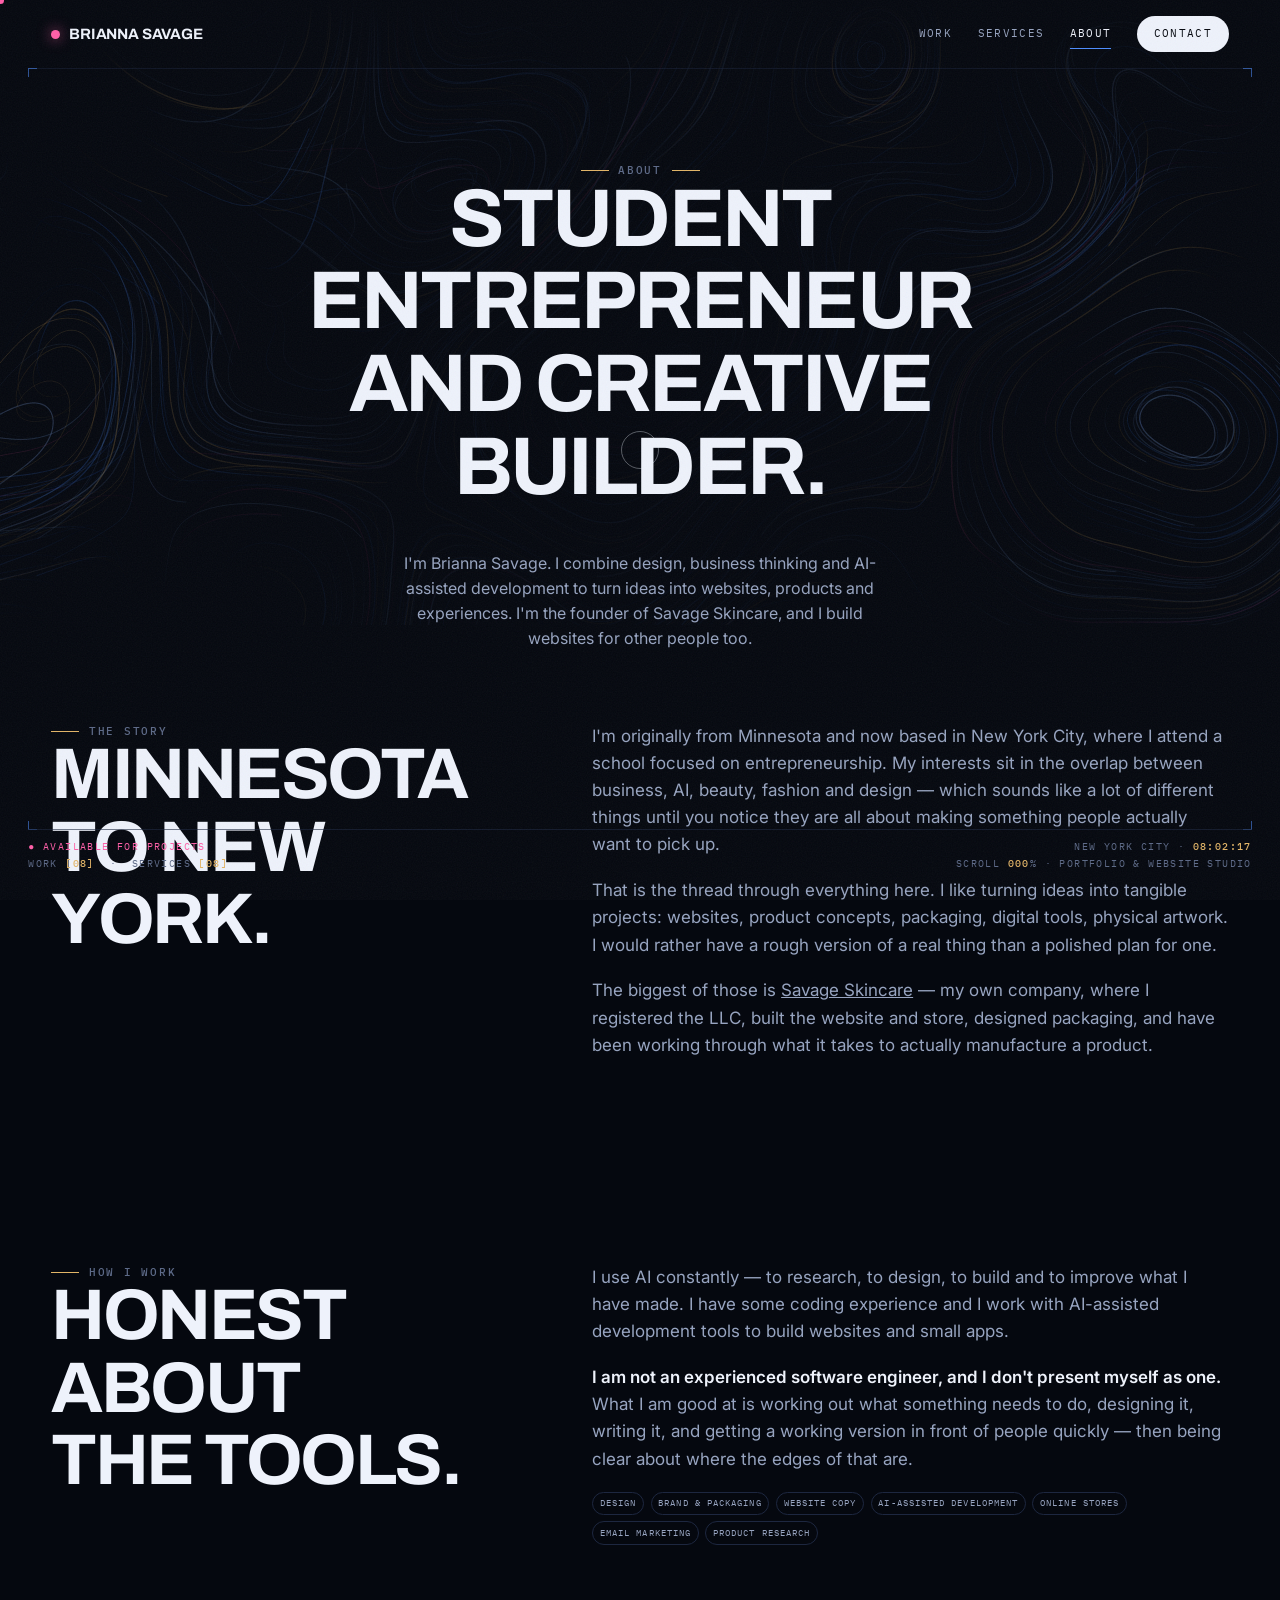
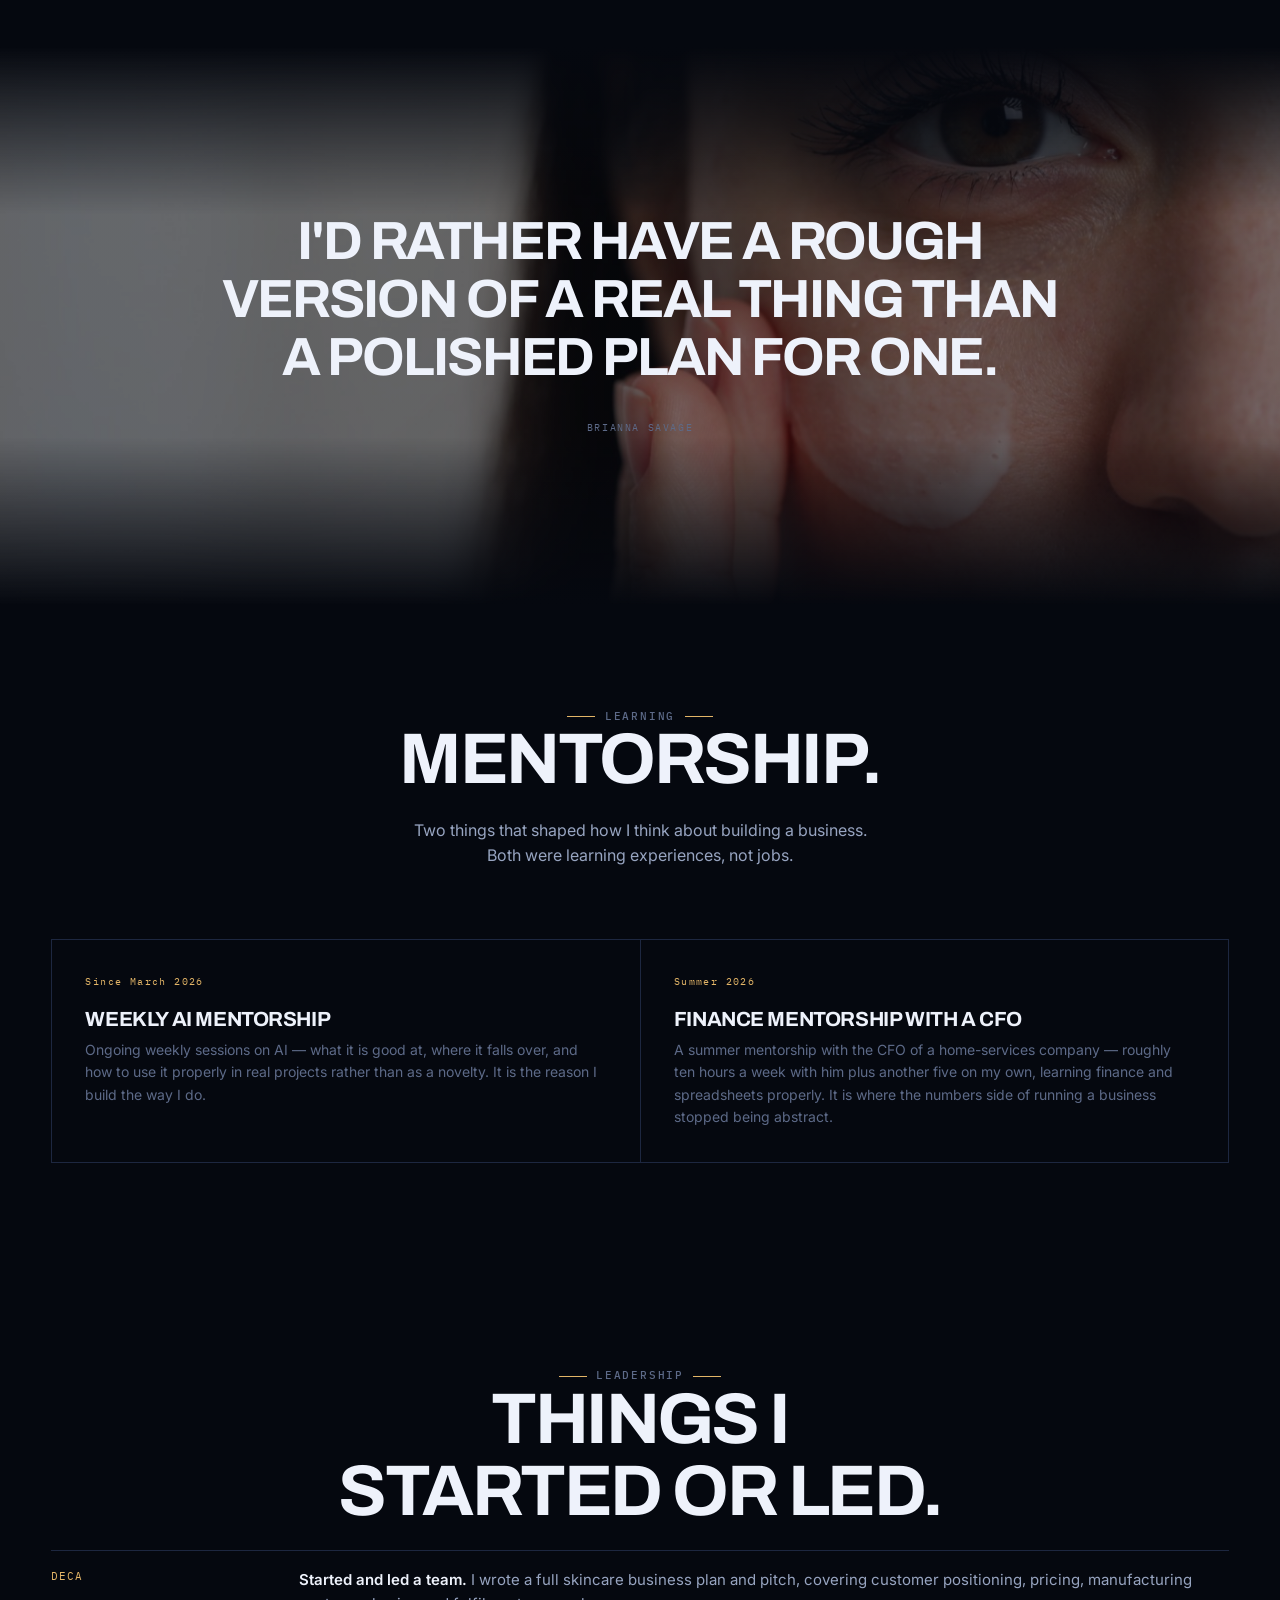
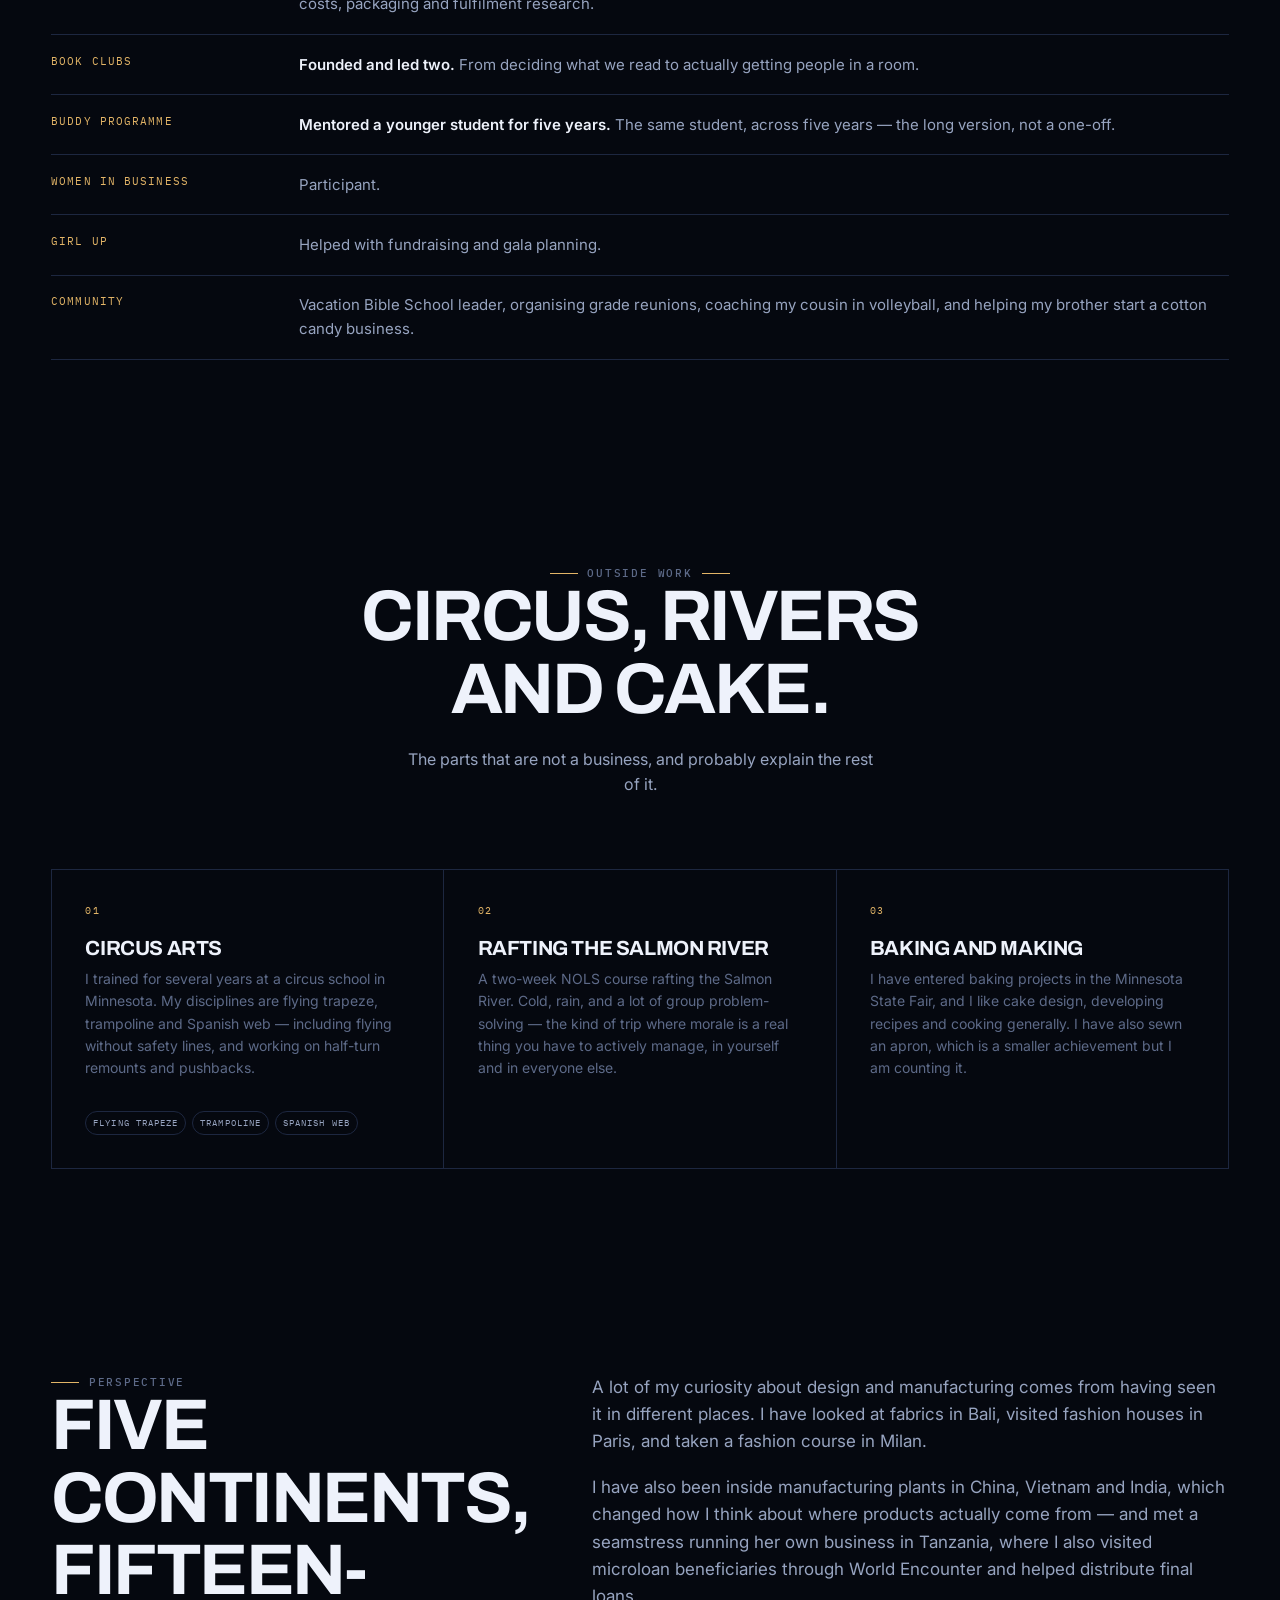
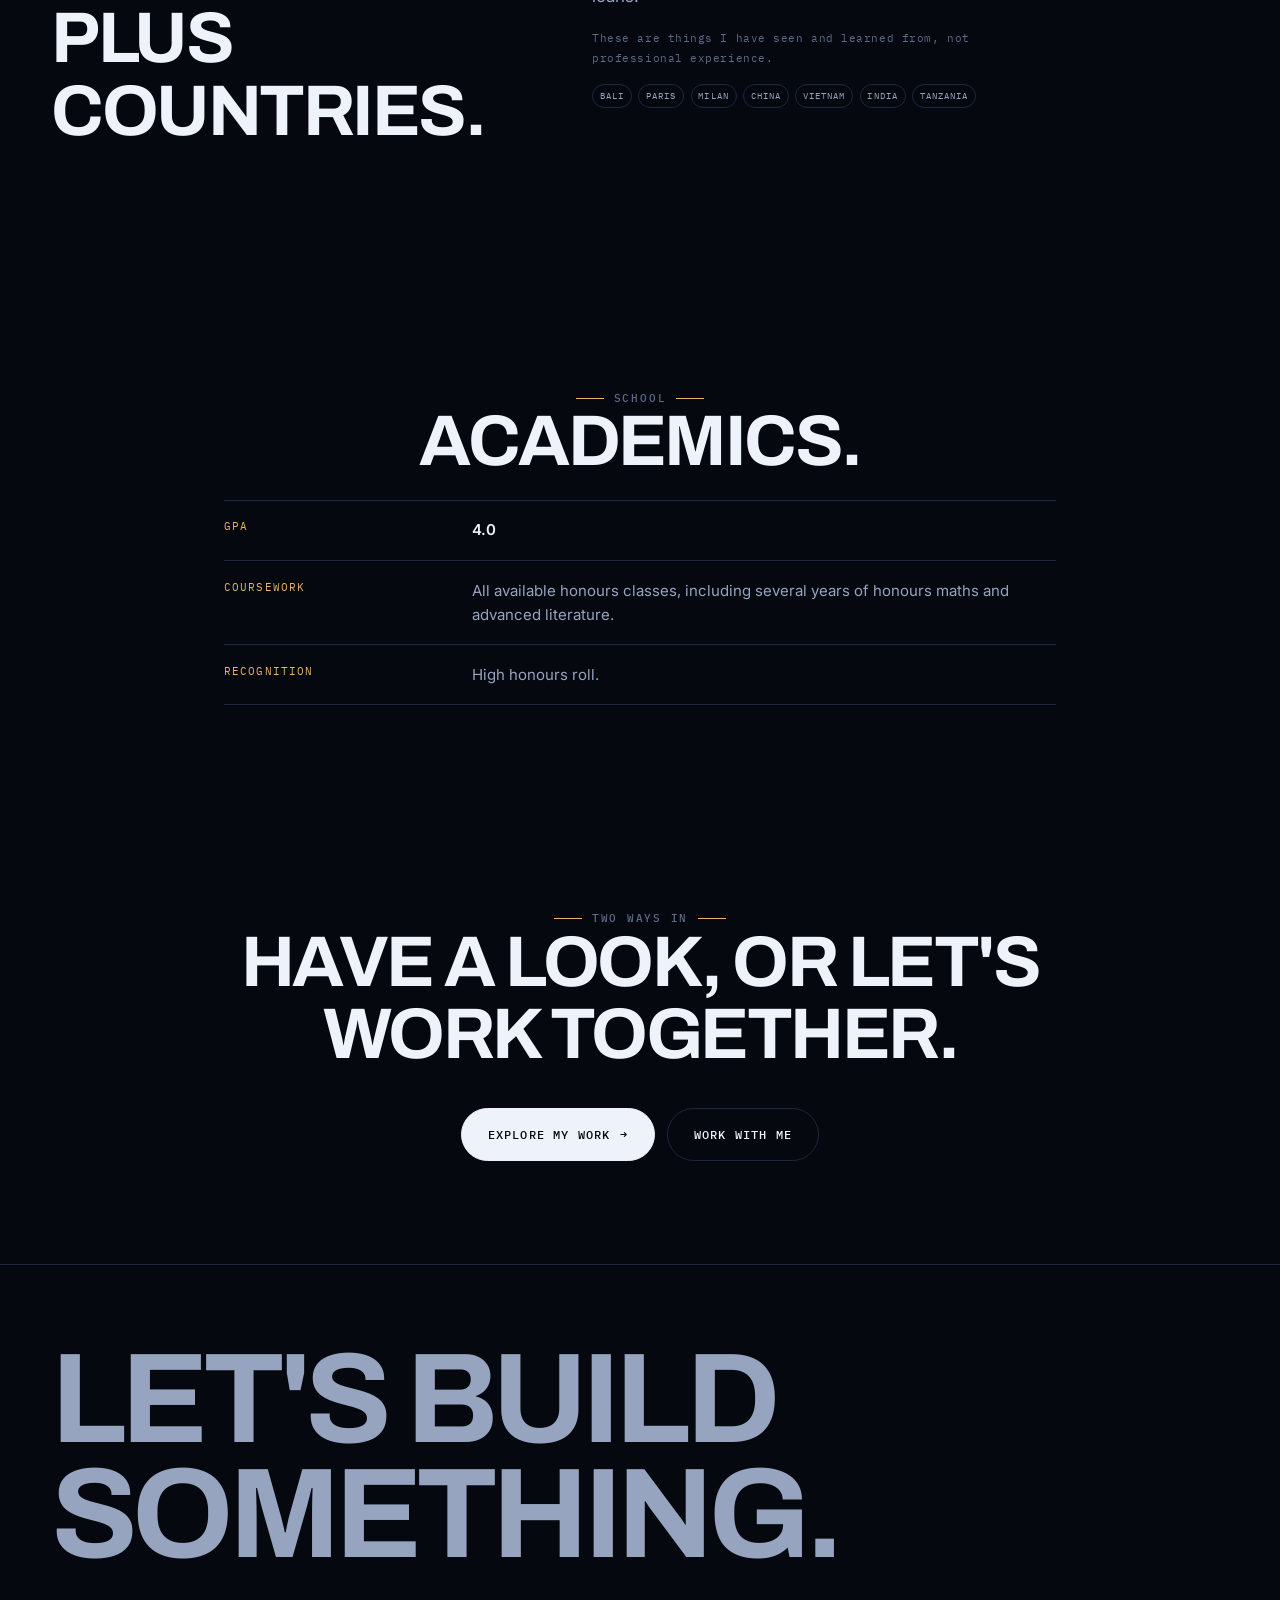
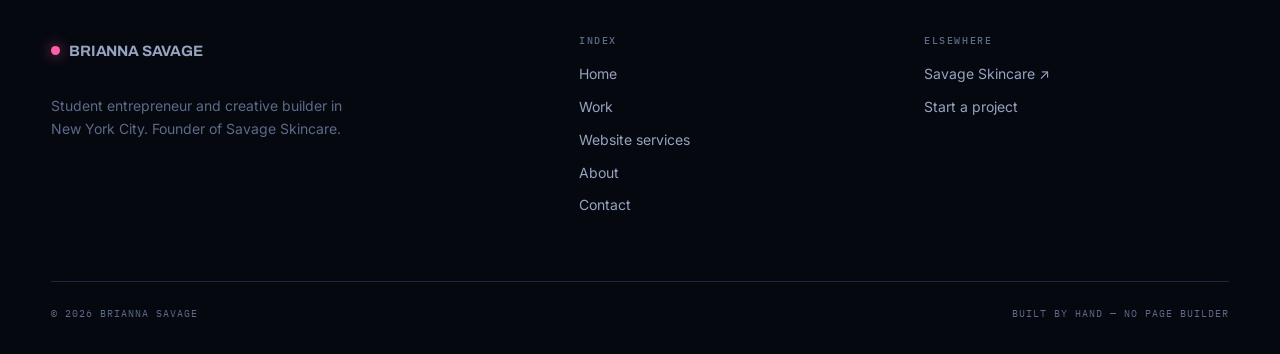
==== about/index.html @ d88c54fd "Portfolio site Co-Authored-By: Claude Opus 5 <noreply@anthropic.com>" ====
<!doctype html>
<html lang="en">
<head>
<meta charset="utf-8">
<meta name="viewport" content="width=device-width, initial-scale=1">
<title>About — Brianna Savage</title>
<meta name="description" content="Brianna Savage is a student entrepreneur and creative builder in New York City, founder of Savage Skincare, combining design, business thinking and AI-assisted development.">
<meta property="og:title" content="About — Brianna Savage">
<meta property="og:description" content="Brianna Savage is a student entrepreneur and creative builder in New York City, founder of Savage Skincare, combining design, business thinking and AI-assisted development.">
<meta property="og:type" content="website">
<link rel="canonical" href="https://briannasavage.nyc/about/">
<meta name="theme-color" content="#05080f">
<link rel="preconnect" href="https://fonts.googleapis.com">
<link rel="preconnect" href="https://fonts.gstatic.com" crossorigin>
<link href="https://fonts.googleapis.com/css2?family=Archivo:wght@400;500;600;700;800&family=Inter:wght@400;500;600&family=IBM+Plex+Mono:wght@400;500&family=Instrument+Serif:ital@0;1&display=swap" rel="stylesheet">
<link rel="stylesheet" href="/assets/css/site.css">
</head>
<body>
<a class="skip" href="#main">Skip to content</a>

<div class="loader" aria-hidden="true">
  <div class="loader__n" data-count>00</div>
  <div class="loader__bar" data-count-bar></div>
</div>

<div class="scroll-bar" aria-hidden="true"></div>
<div class="frame" aria-hidden="true"><span></span><span></span><span></span><span></span></div>

<div class="hud" aria-hidden="true">
  <div class="hud__bl">
    <span class="hud__live">&#9679; Available for projects</span>
    <span class="hud__k">Work <b>[08]</b> &nbsp;&middot;&nbsp; Services <b>[08]</b></span>
  </div>
  <div class="hud__br">
    <span class="hud__k">New York City &middot; <b data-clock>--:--:--</b></span>
    <span class="hud__k">Scroll <b data-progress>000</b>% &middot; Portfolio &amp; website studio</span>
  </div>
</div>

<header class="site-head">
  <div class="wrap site-head__inner">
    <a class="brand" href="/"><span class="brand__mark"></span> Brianna Savage</a>
    <nav class="nav" aria-label="Main">
      <a href="/work/">Work</a>
      <a href="/websites/">Services</a>
      <a href="/about/">About</a>
      <a class="nav__cta" href="/contact/">Contact</a>
    </nav>
  </div>
</header>

<main id="main">

  <section class="page-head">
    <div class="page-head__art" data-flowfield aria-hidden="true"></div>
    <div class="wrap">
      <div class="section__head center">
        <p class="label label-row">About</p>
        <h1 data-split>Student entrepreneur and creative builder.</h1>
        <p class="lead">
          I'm Brianna Savage. I combine design, business thinking and AI-assisted
          development to turn ideas into websites, products and experiences. I'm
          the founder of Savage Skincare, and I build websites for other people
          too.
        </p>
      </div>
    </div>
  </section>

  <section class="section">
    <div class="wrap">
      <div class="cols cols--aside">
        <div>
          <p class="label label-row">The story</p>
          <h2 data-split>Minnesota to New York.</h2>
        </div>
        <div class="reveal">
          <p>
            I'm originally from Minnesota and now based in New York City, where I
            attend a school focused on entrepreneurship. My interests sit in the
            overlap between business, AI, beauty, fashion and design &mdash; which
            sounds like a lot of different things until you notice they are all
            about making something people actually want to pick up.
          </p>
          <p>
            That is the thread through everything here. I like turning ideas into
            tangible projects: websites, product concepts, packaging, digital
            tools, physical artwork. I would rather have a rough version of a real
            thing than a polished plan for one.
          </p>
          <p>
            The biggest of those is <a href="/work/savage-skincare/">Savage
            Skincare</a> &mdash; my own company, where I registered the LLC, built
            the website and store, designed packaging, and have been working
            through what it takes to actually manufacture a product.
          </p>
        </div>
      </div>
    </div>
  </section>

  <section class="section">
    <div class="wrap">
      <div class="cols cols--aside">
        <div>
          <p class="label label-row">How I work</p>
          <h2 data-split>Honest about the tools.</h2>
        </div>
        <div class="reveal">
          <p>
            I use AI constantly &mdash; to research, to design, to build and to
            improve what I have made. I have some coding experience and I work
            with AI-assisted development tools to build websites and small apps.
          </p>
          <p>
            <strong>I am not an experienced software engineer, and I don't present
            myself as one.</strong> What I am good at is working out what something
            needs to do, designing it, writing it, and getting a working version in
            front of people quickly &mdash; then being clear about where the edges
            of that are.
          </p>
          <div class="chips">
            <span class="chip">Design</span><span class="chip">Brand &amp; packaging</span>
            <span class="chip">Website copy</span><span class="chip">AI-assisted development</span>
            <span class="chip">Online stores</span><span class="chip">Email marketing</span>
            <span class="chip">Product research</span>
          </div>
        </div>
      </div>
    </div>
  </section>

  <section class="bleed">
    <img class="bleed__img" src="/assets/img/atmosphere.jpg" alt="" aria-hidden="true" loading="lazy" data-parallax>
    <div class="wrap">
      <div class="pullquote">
        <blockquote data-split>I'd rather have a rough version of a real thing than a polished plan for one.</blockquote>
        <cite>Brianna Savage</cite>
      </div>
    </div>
  </section>

  <section class="section">
    <div class="wrap">
      <div class="section__head center">
        <p class="label label-row">Learning</p>
        <h2 data-split>Mentorship.</h2>
        <p class="lead">Two things that shaped how I think about building a business. Both were learning experiences, not jobs.</p>
      </div>
      <div class="cards cards--2 mt-xl">
        <article class="card">
          <p class="card__n">Since March 2026</p>
          <h3>Weekly AI mentorship</h3>
          <p>
            Ongoing weekly sessions on AI &mdash; what it is good at, where it
            falls over, and how to use it properly in real projects rather than as
            a novelty. It is the reason I build the way I do.
          </p>
        </article>
        <article class="card">
          <p class="card__n">Summer 2026</p>
          <h3>Finance mentorship with a CFO</h3>
          <p>
            A summer mentorship with the CFO of a home-services company &mdash;
            roughly ten hours a week with him plus another five on my own,
            learning finance and spreadsheets properly. It is where the numbers
            side of running a business stopped being abstract.
          </p>
        </article>
      </div>
    </div>
  </section>

  <section class="section">
    <div class="wrap">
      <div class="section__head center">
        <p class="label label-row">Leadership</p>
        <h2 data-split>Things I started or led.</h2>
      </div>
      <ul class="facts mt-xl">
        <li>
          <span class="f-k">DECA</span>
          <span class="f-v"><strong>Started and led a team.</strong> I wrote a full skincare business plan and pitch, covering customer positioning, pricing, manufacturing costs, packaging and fulfilment research.</span>
        </li>
        <li>
          <span class="f-k">Book clubs</span>
          <span class="f-v"><strong>Founded and led two.</strong> From deciding what we read to actually getting people in a room.</span>
        </li>
        <li>
          <span class="f-k">Buddy programme</span>
          <span class="f-v"><strong>Mentored a younger student for five years.</strong> The same student, across five years &mdash; the long version, not a one-off.</span>
        </li>
        <li>
          <span class="f-k">Women in Business</span>
          <span class="f-v">Participant.</span>
        </li>
        <li>
          <span class="f-k">Girl Up</span>
          <span class="f-v">Helped with fundraising and gala planning.</span>
        </li>
        <li>
          <span class="f-k">Community</span>
          <span class="f-v">Vacation Bible School leader, organising grade reunions, coaching my cousin in volleyball, and helping my brother start a cotton candy business.</span>
        </li>
      </ul>
    </div>
  </section>

  <section class="section">
    <div class="wrap">
      <div class="section__head center">
        <p class="label label-row">Outside work</p>
        <h2 data-split>Circus, rivers and cake.</h2>
        <p class="lead">The parts that are not a business, and probably explain the rest of it.</p>
      </div>
      <div class="cards cards--3 mt-xl">
        <article class="card">
          <p class="card__n">01</p>
          <h3>Circus arts</h3>
          <p>
            I trained for several years at a circus school in Minnesota. My
            disciplines are flying trapeze, trampoline and Spanish web &mdash;
            including flying without safety lines, and working on half-turn
            remounts and pushbacks.
          </p>
          <div class="chips">
            <span class="chip">Flying trapeze</span><span class="chip">Trampoline</span><span class="chip">Spanish web</span>
          </div>
        </article>
        <article class="card">
          <p class="card__n">02</p>
          <h3>Rafting the Salmon River</h3>
          <p>
            A two-week NOLS course rafting the Salmon River. Cold, rain, and a lot
            of group problem-solving &mdash; the kind of trip where morale is a
            real thing you have to actively manage, in yourself and in everyone
            else.
          </p>
        </article>
        <article class="card">
          <p class="card__n">03</p>
          <h3>Baking and making</h3>
          <p>
            I have entered baking projects in the Minnesota State Fair, and I like
            cake design, developing recipes and cooking generally. I have also
            sewn an apron, which is a smaller achievement but I am counting it.
          </p>
        </article>
      </div>
    </div>
  </section>

  <section class="section">
    <div class="wrap">
      <div class="cols cols--aside">
        <div>
          <p class="label label-row">Perspective</p>
          <h2 data-split>Five continents, fifteen-plus countries.</h2>
        </div>
        <div class="reveal">
          <p>
            A lot of my curiosity about design and manufacturing comes from having
            seen it in different places. I have looked at fabrics in Bali, visited
            fashion houses in Paris, and taken a fashion course in Milan.
          </p>
          <p>
            I have also been inside manufacturing plants in China, Vietnam and
            India, which changed how I think about where products actually come
            from &mdash; and met a seamstress running her own business in Tanzania,
            where I also visited microloan beneficiaries through World Encounter
            and helped distribute final loans.
          </p>
          <p class="fine">
            These are things I have seen and learned from, not professional
            experience.
          </p>
          <div class="chips">
            <span class="chip">Bali</span><span class="chip">Paris</span><span class="chip">Milan</span>
            <span class="chip">China</span><span class="chip">Vietnam</span><span class="chip">India</span>
            <span class="chip">Tanzania</span>
          </div>
        </div>
      </div>
    </div>
  </section>

  <section class="section">
    <div class="wrap">
      <div class="section__head center">
        <p class="label label-row">School</p>
        <h2 data-split>Academics.</h2>
      </div>
      <ul class="facts mt-l" style="max-width:52rem;margin-inline:auto">
        <li><span class="f-k">GPA</span><span class="f-v"><strong>4.0</strong></span></li>
        <li><span class="f-k">Coursework</span><span class="f-v">All available honours classes, including several years of honours maths and advanced literature.</span></li>
        <li><span class="f-k">Recognition</span><span class="f-v">High honours roll.</span></li>
      </ul>
    </div>
  </section>

  <section class="section center">
    <div class="wrap">
      <div class="section__head">
        <p class="label label-row">Two ways in</p>
        <h2 data-split>Have a look, or let's work together.</h2>
        <div class="btn-row btn-row--center">
          <a class="btn" href="/work/" data-cursor="Look">Explore my work <span class="btn__arrow" aria-hidden="true">&rarr;</span></a>
          <a class="btn btn--ghost" href="/websites/" data-cursor="Services">Work with me</a>
        </div>
      </div>
    </div>
  </section>
</main>

<footer class="site-foot">
  <div class="wrap">
    <p class="site-foot__big"><a href="/contact/">Let's build<br>something.</a></p>
    <div class="site-foot__grid">
      <div>
        <a class="brand" href="/"><span class="brand__mark"></span> Brianna Savage</a>
        <p class="foot-blurb mt-m">
          Student entrepreneur and creative builder in New York City.
          Founder of Savage Skincare.
        </p>
      </div>
      <div>
        <h4>Index</h4>
        <ul>
          <li><a href="/">Home</a></li>
          <li><a href="/work/">Work</a></li>
          <li><a href="/websites/">Website services</a></li>
          <li><a href="/about/">About</a></li>
          <li><a href="/contact/">Contact</a></li>
        </ul>
      </div>
      <div>
        <h4>Elsewhere</h4>
        <ul>
          <li><a href="https://savageskincare.com" rel="noopener">Savage Skincare &nearr;</a></li>
          <li><a href="/websites/#start">Start a project</a></li>
        </ul>
      </div>
    </div>
    <div class="site-foot__base">
      <span>&copy; <span data-year>2026</span> Brianna Savage</span>
      <span>Built by hand &mdash; no page builder</span>
    </div>
  </div>
</footer>

<script src="/assets/js/flowfield.js" defer></script>
<script src="/assets/js/motion.js" defer></script>
<script src="/assets/js/site.js" defer></script>
</body>
</html>
---- assets/css/site.css ----
/* ==========================================================================
   Brianna Savage — portfolio
   Dark cinematic build. One stylesheet, no build step, no framework.
   Change the values in :root to restyle the whole site.
   ========================================================================== */

:root {
  /* --- Color -------------------------------------------------------------- */
  --bg:        #05080f;   /* page — near-black with a blue cast */
  --bg-1:      #0a111f;   /* raised panels */
  --bg-2:      #111a2d;   /* hover states */
  --line:      #1d2740;   /* hairlines */
  --fg:        #eef2fb;   /* primary text */
  --fg-mid:    #97a4c0;   /* secondary text */
  --fg-dim:    #5d6a88;   /* labels, meta */

  /* Accents: blue leads, gold does the numbers and rules, pink is the rare
     highlight. Savage Skin is cream + hot pink, so none of this collides. */
  --blue:      #4d8dff;
  --blue-dim:  #2a5bbf;
  --blue-glow: #8fbaff;
  --gold:      #e3b567;
  --gold-dim:  #9c7a3c;
  --pink:      #ff5fa8;
  --cream:     #f0e6d8;

  /* --- Type --------------------------------------------------------------- */
  --display: "Archivo", "Helvetica Neue", Helvetica, Arial, sans-serif;
  --sans:    "Inter", -apple-system, BlinkMacSystemFont, "Segoe UI", Helvetica, Arial, sans-serif;
  --mono:    "IBM Plex Mono", ui-monospace, "SF Mono", Menlo, monospace;

  /* --- Layout ------------------------------------------------------------- */
  --measure: 82rem;
  --gut: clamp(1.25rem, 4vw, 4rem);
  --rhythm: clamp(4rem, 8vw, 7.5rem);
  --hud: clamp(1rem, 2.2vw, 2rem);   /* inset for the fixed corner labels */
  --radius: 3px;
  --ease: cubic-bezier(.19, 1, .22, 1);
}

/* --------------------------------------------------------------------------
   Reset
   -------------------------------------------------------------------------- */
*, *::before, *::after { box-sizing: border-box; }
html { -webkit-text-size-adjust: 100%; scroll-behavior: smooth; background: var(--bg); }
@media (prefers-reduced-motion: reduce) { html { scroll-behavior: auto; } }

body {
  margin: 0;
  background: var(--bg);
  color: var(--fg-mid);
  font-family: var(--sans);
  font-size: clamp(0.9375rem, 0.3vw + 0.9rem, 1.0625rem);
  line-height: 1.6;
  -webkit-font-smoothing: antialiased;
  overflow-x: hidden;
}
img, svg, canvas, video { max-width: 100%; display: block; }
a { color: inherit; }
::selection { background: var(--blue); color: #fff; }

/* Film grain — keeps flat dark areas from banding, and adds texture */
body::after {
  content: "";
  position: fixed; inset: 0; z-index: 9998;
  pointer-events: none; opacity: 0.05;
  background-image: url("data:image/svg+xml,%3Csvg xmlns='http://www.w3.org/2000/svg' width='200' height='200'%3E%3Cfilter id='n'%3E%3CfeTurbulence type='fractalNoise' baseFrequency='0.8' numOctaves='4' stitchTiles='stitch'/%3E%3C/filter%3E%3Crect width='200' height='200' filter='url(%23n)'/%3E%3C/svg%3E");
}

/* --------------------------------------------------------------------------
   Typography
   -------------------------------------------------------------------------- */
h1, h2, h3, h4 {
  font-family: var(--display);
  color: var(--fg);
  font-weight: 700;
  line-height: 0.95;
  letter-spacing: -0.035em;
  text-transform: uppercase;
  margin: 0 0 0.5em;
  text-wrap: balance;
}
h1 { font-size: clamp(1.9rem, 6.4vw, 5.75rem); }
h2 { font-size: clamp(1.75rem, 5.6vw, 4.75rem); }
h3 { font-size: clamp(1.125rem, 1.6vw, 1.375rem); letter-spacing: -0.02em; }
p  { margin: 0 0 1.1em; max-width: 60ch; }
p:last-child { margin-bottom: 0; }
strong { color: var(--fg); font-weight: 600; }

.lead {
  font-size: clamp(1rem, 1.25vw, 1.1875rem);
  line-height: 1.55;
  color: var(--fg-mid);
  max-width: 48ch;
}
.lead strong { color: var(--fg); }

/* mono micro-label, the HUD voice used all over this design */
.label {
  font-family: var(--mono);
  font-size: 0.6875rem;
  font-weight: 500;
  letter-spacing: 0.16em;
  text-transform: uppercase;
  color: var(--fg-dim);
  margin: 0;
}
.label--accent { color: var(--blue); }
.label-row { display: flex; align-items: center; gap: 0.6rem; }
.label-row::before {
  content: ""; width: 1.75rem; height: 1px; background: var(--gold); flex: none;
}
.accent { color: var(--blue); }

/* --------------------------------------------------------------------------
   Layout
   -------------------------------------------------------------------------- */
.wrap { width: 100%; max-width: var(--measure); margin-inline: auto; padding-inline: var(--gut); }
.section { padding-block: var(--rhythm); position: relative; }
.section--tight { padding-block: clamp(3rem, 6vw, 5rem); }
.rule { height: 1px; background: var(--line); border: 0; margin: 0; }

.center { text-align: center; }
.center .label-row { justify-content: center; }
.center .label-row::after { content: ""; width: 1.75rem; height: 1px; background: var(--gold); flex: none; }
.center p, .center .lead { margin-inline: auto; }
.center .btn-row { justify-content: center; }
.section__head { max-width: 52rem; margin-inline: auto; }
.section__head h2 { margin-bottom: 1.25rem; }
.tl, .center .tl { text-align: left; }

.cols { display: grid; gap: clamp(2rem, 4vw, 5rem); grid-template-columns: 1fr; }
@media (min-width: 58rem) {
  .cols--2     { grid-template-columns: 1fr 1fr; }
  .cols--aside { grid-template-columns: minmax(0,1fr) minmax(0,1.3fr); }
}

/* --------------------------------------------------------------------------
   Intro loader
   -------------------------------------------------------------------------- */
.loader {
  position: fixed; inset: 0; z-index: 10001;
  background: var(--bg);
  display: grid; place-items: center;
  transition: clip-path 1s var(--ease);
  clip-path: inset(0 0 0 0);
}
.loader__n {
  font-family: var(--display);
  font-size: clamp(4rem, 18vw, 14rem);
  font-weight: 700; letter-spacing: -0.05em;
  color: var(--fg); line-height: 1;
  font-variant-numeric: tabular-nums;
}
.loader__bar {
  position: absolute; left: 0; bottom: 0; height: 2px; width: 100%;
  background: var(--blue); transform: scaleX(0); transform-origin: left;
}
html.is-loaded .loader { clip-path: inset(0 0 100% 0); pointer-events: none; }
@media (prefers-reduced-motion: reduce) { .loader { display: none; } }

/* --------------------------------------------------------------------------
   Fixed HUD corner labels
   -------------------------------------------------------------------------- */
.hud {
  position: fixed; inset: 0; z-index: 55;
  pointer-events: none;
  padding: var(--hud);
  display: grid;
  grid-template-columns: auto auto;
  grid-template-rows: auto 1fr auto;
  font-family: var(--mono);
  font-size: 0.625rem;
  letter-spacing: 0.14em;
  text-transform: uppercase;
  color: var(--fg-dim);
}
.hud > * { pointer-events: auto; }
.hud__bl { grid-area: 3 / 1; align-self: end; }
.hud__br { grid-area: 3 / 2; text-align: right; align-self: end; }
.hud span { display: block; line-height: 1.7; white-space: nowrap; }
.hud a { text-decoration: none; }
.hud a:hover { color: var(--blue); }
.hud__live { color: var(--pink); }
@media (max-width: 52rem) { .hud { font-size: 0.5625rem; letter-spacing: 0.1em; } }
@media (max-width: 30rem) { .hud { display: none; } }

/* --------------------------------------------------------------------------
   Header / nav
   -------------------------------------------------------------------------- */
.site-head {
  position: fixed; top: 0; left: 0; right: 0; z-index: 60;
  transition: background 0.4s, border-color 0.4s, backdrop-filter 0.4s;
  border-bottom: 1px solid transparent;
}
.site-head.is-stuck {
  background: color-mix(in srgb, var(--bg) 78%, transparent);
  backdrop-filter: blur(14px) saturate(140%);
  -webkit-backdrop-filter: blur(14px) saturate(140%);
  border-bottom-color: var(--line);
}
.site-head__inner {
  display: flex; align-items: center; justify-content: space-between;
  gap: 1.5rem; min-height: 4.25rem;
}
.brand {
  font-family: var(--display); font-weight: 700;
  font-size: 0.9375rem; letter-spacing: -0.01em; text-transform: uppercase;
  color: var(--fg); text-decoration: none;
  display: inline-flex; align-items: center; gap: 0.55rem; white-space: nowrap;
}
.brand__mark {
  width: 9px; height: 9px; border-radius: 50%; background: var(--pink);
  box-shadow: 0 0 14px color-mix(in srgb, var(--pink) 75%, transparent);
  flex: none;
}
.nav { display: flex; align-items: center; gap: clamp(0.9rem, 2vw, 2rem); }
.nav a {
  font-family: var(--mono);
  font-size: 0.6875rem; letter-spacing: 0.12em; text-transform: uppercase;
  color: var(--fg-mid); text-decoration: none;
  padding: 0.4rem 0; position: relative; white-space: nowrap;
  transition: color 0.25s;
}
.nav a:hover { color: var(--fg); }
.nav a::after {
  content: ""; position: absolute; left: 0; right: 0; bottom: 0; height: 1px;
  background: var(--blue); transform: scaleX(0); transform-origin: left;
  transition: transform 0.35s var(--ease);
}
.nav a:hover::after, .nav a:focus-visible::after { transform: scaleX(1); }
.nav a[aria-current="page"] { color: var(--fg); }
.nav a[aria-current="page"]::after { transform: scaleX(1); }
.nav__cta {
  color: var(--bg) !important; background: var(--fg);
  padding: 0.6rem 1.05rem !important; border-radius: 999px;
  transition: background 0.3s, color 0.3s;
}
.nav__cta::after { display: none; }
.nav__cta:hover { background: var(--blue); color: #fff !important; }
@media (max-width: 30rem) {
  .site-head__inner { min-height: 3.5rem; }
  .nav { gap: 0.85rem; }
  .nav a { font-size: 0.625rem; letter-spacing: 0.08em; }
}

/* --------------------------------------------------------------------------
   Buttons
   -------------------------------------------------------------------------- */
.btn-row { display: flex; flex-wrap: wrap; gap: 0.75rem; margin-top: 2.25rem; }
.btn-row--center { justify-content: center; }
.btn {
  display: inline-flex; align-items: center; gap: 0.6rem;
  font-family: var(--mono); font-size: 0.75rem; font-weight: 500;
  letter-spacing: 0.1em; text-transform: uppercase;
  text-decoration: none; cursor: pointer;
  padding: 1rem 1.6rem; border-radius: 999px;
  border: 1px solid var(--fg); background: var(--fg); color: var(--bg);
  transition: background 0.3s, color 0.3s, border-color 0.3s;
  will-change: transform;
}
.btn:hover { background: var(--blue); border-color: var(--blue); color: #fff; }
.btn--ghost { background: transparent; color: var(--fg); border-color: var(--line); }
.btn--ghost:hover { background: transparent; border-color: var(--blue); color: var(--blue); }
.btn__arrow { transition: transform 0.3s var(--ease); }
.btn:hover .btn__arrow { transform: translateX(4px); }

/* --------------------------------------------------------------------------
   Hero
   -------------------------------------------------------------------------- */
.hero { position: relative; isolation: isolate; overflow: hidden; }
.hero__art { position: absolute; inset: 0; z-index: -2; pointer-events: none; }
.hero__art canvas { width: 100%; height: 100%; }
.hero__art::after {
  content: ""; position: absolute; inset: 0;
  background:
    radial-gradient(60% 50% at 50% 48%, color-mix(in srgb, var(--bg) 82%, transparent) 0%, transparent 72%),
    linear-gradient(to bottom, var(--bg) 0%, transparent 22%, transparent 74%, var(--bg) 100%);
}
.hero h1 { font-size: clamp(2.1rem, 10.5vw, 10rem); }
.hero__inner {
  min-height: 100svh;
  display: flex; flex-direction: column; justify-content: center; align-items: center;
  text-align: center;
  padding-block: clamp(7rem, 16vh, 10rem) clamp(5rem, 12vh, 8rem);
  position: relative;
}
.hero h1 { margin-bottom: 1.5rem; }
.hero__line { display: block; }
.hero__line--out {
  -webkit-text-stroke: 1px var(--fg-dim);
  color: transparent;
}
.hero__line em { font-style: italic; color: var(--blue); }
.hero__scroll {
  position: absolute; left: 50%; bottom: clamp(1.5rem, 4vh, 3rem);
  transform: translateX(-50%);
  font-family: var(--mono); font-size: 0.625rem; letter-spacing: 0.18em;
  text-transform: uppercase; color: var(--fg-dim);
  display: flex; flex-direction: column; align-items: center; gap: 0.6rem;
}
.hero__scroll::after {
  content: ""; width: 1px; height: 2.5rem;
  background: linear-gradient(to bottom, var(--pink), transparent);
  animation: drop 2.2s ease-in-out infinite;
}
@keyframes drop { 0%,100% { transform: scaleY(0.35); transform-origin: top; } 50% { transform: scaleY(1); transform-origin: top; } }
@media (prefers-reduced-motion: reduce) { .hero__scroll::after { animation: none; } }

/* --------------------------------------------------------------------------
   Floating image collage behind the hero
   -------------------------------------------------------------------------- */
.collage { position: absolute; inset: 0; z-index: -1; pointer-events: none; }
.collage figure {
  position: absolute; margin: 0;
  border-radius: var(--radius); overflow: hidden;
  box-shadow: 0 30px 70px -32px rgba(0,0,0,0.9);
  will-change: transform;
  opacity: 0;
  animation: cfade 1.4s var(--ease) forwards;
}
.collage img { width: 100%; height: 100%; object-fit: cover; }
.collage figcaption {
  position: absolute; left: 0.5rem; bottom: 0.4rem;
  font-family: var(--mono); font-size: 0.5rem; letter-spacing: 0.12em;
  text-transform: uppercase; color: color-mix(in srgb, var(--fg) 70%, transparent);
  text-shadow: 0 1px 6px rgba(0,0,0,0.9);
}
@keyframes cfade { to { opacity: 1; } }
/* positions chosen to frame the headline without crowding it */
.collage .c1 { width: clamp(7rem, 13vw, 13rem); aspect-ratio: 4/5;  left: 3%;  top: 20%; animation-delay: 0.65s; }
.collage .c2 { width: clamp(6rem, 11vw, 11rem); aspect-ratio: 1;    right: 5%; top: 16%; animation-delay: 0.8s; }
.collage .c3 { width: clamp(6.5rem,12vw, 12rem); aspect-ratio: 3/4; right: 9%; bottom: 13%; animation-delay: 0.95s; }
.collage .c4 { width: clamp(5.5rem,10vw, 10rem); aspect-ratio: 1;   left: 9%;  bottom: 16%; animation-delay: 1.1s; }
@media (max-width: 62rem) { .collage .c2, .collage .c4 { display: none; } }
@media (max-width: 44rem) { .collage { opacity: 0.4; } .collage .c1, .collage .c3 { width: 7rem; } }
@media (prefers-reduced-motion: reduce) { .collage figure { animation: none; opacity: 1; } }

/* --------------------------------------------------------------------------
   Marquee
   -------------------------------------------------------------------------- */
.marquee {
  overflow: hidden; border-block: 1px solid var(--line);
  background: var(--bg-1); padding-block: 1.25rem; user-select: none;
}
.marquee__track { display: flex; width: max-content; animation: slide 38s linear infinite; }
.marquee__group { display: flex; align-items: center; flex: none; }
.marquee__item {
  font-family: var(--display); font-weight: 700; text-transform: uppercase;
  font-size: clamp(1.25rem, 2.6vw, 2.25rem); letter-spacing: -0.03em;
  color: var(--fg); padding-inline: clamp(1rem, 2vw, 1.75rem);
  white-space: nowrap; display: inline-flex; align-items: center; gap: clamp(1rem, 2vw, 1.75rem);
}
.marquee__item::after {
  content: ""; width: 7px; height: 7px; border-radius: 50%; background: var(--blue); flex: none;
}
.marquee__item:nth-child(even) {
  color: transparent; -webkit-text-stroke: 1px var(--fg-dim);
}
@keyframes slide { from { transform: translate3d(0,0,0); } to { transform: translate3d(-50%,0,0); } }
.marquee:hover .marquee__track { animation-play-state: paused; }
@media (prefers-reduced-motion: reduce) { .marquee__track { animation: none; } }

/* --------------------------------------------------------------------------
   Work index — big type rows with a cursor-following image
   -------------------------------------------------------------------------- */
.index { position: relative; }
.index-row {
  display: grid; grid-template-columns: 3.5rem 1fr auto; gap: 0.5rem 1.5rem;
  align-items: center;
  padding-block: clamp(1.5rem, 3.4vw, 2.75rem);
  border-bottom: 1px solid var(--line);
  text-decoration: none; position: relative; z-index: 2;
  /* transform, not padding: padding would re-run layout on every frame */
  transition: opacity 0.45s var(--ease), transform 0.6s var(--ease);
}
.index-row:first-child { border-top: 1px solid var(--line); }
.index.has-hover .index-row { opacity: 0.28; }
.index.has-hover .index-row.is-hot { opacity: 1; transform: translateX(1.5rem); }
.index-row__n { font-family: var(--mono); font-size: 0.6875rem; color: var(--gold); letter-spacing: 0.08em; }
.index-row__title {
  font-family: var(--display); font-weight: 700; text-transform: uppercase;
  font-size: clamp(1.5rem, 5.4vw, 4.25rem); line-height: 1; letter-spacing: -0.04em;
  color: var(--fg); margin: 0;
  transition: color 0.35s;
}
.index-row.is-hot .index-row__title { color: var(--blue); }
.index-row__meta {
  font-family: var(--mono); font-size: 0.625rem; letter-spacing: 0.12em;
  text-transform: uppercase; color: var(--fg-dim); white-space: nowrap;
  display: flex; align-items: center; gap: 0.75rem;
}
.index-row__sub { grid-column: 2 / -1; font-size: 0.875rem; color: var(--fg-dim); margin: 0.4rem 0 0; max-width: 56ch; }
@media (max-width: 44rem) {
  .index-row { grid-template-columns: 2.25rem 1fr; }
  .index-row__meta { grid-column: 2; margin-top: 0.4rem; }
}
.idx-float {
  position: absolute; top: 0; left: 0; z-index: 1;
  width: clamp(16rem, 24vw, 24rem); aspect-ratio: 4/3;
  margin-left: calc(clamp(16rem, 24vw, 24rem) / -2);
  margin-top: calc(clamp(16rem, 24vw, 24rem) * 0.375 * -1);
  pointer-events: none; opacity: 0; transition: opacity 0.45s;
}
.idx-float.on { opacity: 1; }
.idx-float img {
  position: absolute; inset: 0; width: 100%; height: 100%; object-fit: cover;
  border-radius: var(--radius);
  opacity: 0; transform: scale(0.92);
  transition: opacity 0.5s var(--ease), transform 0.7s var(--ease);
  box-shadow: 0 40px 80px -36px rgba(0,0,0,0.95);
}
.idx-float img.on { opacity: 1; transform: scale(1); }

/* --------------------------------------------------------------------------
   Panels / cards
   -------------------------------------------------------------------------- */
.cards { display: grid; gap: 1px; background: var(--line); border: 1px solid var(--line); }
@media (min-width: 42rem) { .cards--2 { grid-template-columns: repeat(2, 1fr); } }
@media (min-width: 52rem) { .cards--3 { grid-template-columns: repeat(3, 1fr); } }
@media (min-width: 60rem) { .cards--4 { grid-template-columns: repeat(4, 1fr); } }
.card {
  background: var(--bg); padding: clamp(1.5rem, 2.6vw, 2.25rem);
  display: flex; flex-direction: column; position: relative;
  transition: background 0.4s;
}
.card:hover { background: var(--bg-1); }
.card__n { font-family: var(--mono); font-size: 0.625rem; letter-spacing: 0.14em; color: var(--gold); margin: 0 0 1.25rem; }
.card h3 { margin-bottom: 0.6rem; }
.card p:not([class]) { font-size: 0.875rem; max-width: none; color: var(--fg-dim); }

/* --------------------------------------------------------------------------
   Pricing tiers
   -------------------------------------------------------------------------- */
.tier { display: flex; flex-direction: column; }
.tier--feature { background: var(--bg-1); }
.tier__flag {
  position: absolute; top: 0; right: 0;
  font-family: var(--mono); font-size: 0.5625rem; letter-spacing: 0.14em; text-transform: uppercase;
  background: var(--blue); color: #fff; padding: 0.45em 0.8em;
}
.tier__name { font-size: 1.25rem; margin-bottom: 1rem; }
.tier__price {
  font-family: var(--display); font-weight: 700;
  font-size: clamp(2.5rem, 4.5vw, 3.5rem); letter-spacing: -0.045em;
  color: var(--fg); line-height: 1; margin-bottom: 0.4rem;
}
.tier__price small {
  display: block; font-family: var(--mono); font-size: 0.625rem; font-weight: 500;
  letter-spacing: 0.14em; text-transform: uppercase; color: var(--fg-dim); margin-bottom: 0.5rem;
}
.tier__for { font-size: 0.875rem; color: var(--fg-dim); margin-bottom: 1.75rem; }
.tier ul { list-style: none; margin: 0 0 2rem; padding: 0; display: grid; gap: 0.7rem; font-size: 0.875rem; }
.tier li { display: grid; grid-template-columns: 0.9rem 1fr; gap: 0.6rem; align-items: start; color: var(--fg-mid); }
.tier li::before {
  content: ""; width: 6px; height: 6px; margin-top: 0.5em;
  background: var(--gold); border-radius: 50%;
}
.tier .btn { margin-top: auto; justify-content: center; }

.ticks { list-style: none; margin: 1.25rem 0 0; padding: 0; display: grid; gap: 0.7rem; font-size: 0.875rem; }
.ticks li { display: grid; grid-template-columns: 0.9rem 1fr; gap: 0.6rem; align-items: start; }
.ticks li::before { content: ""; width: 6px; height: 6px; margin-top: 0.5em; background: var(--gold); border-radius: 50%; }
.ticks--muted li::before { background: transparent; border: 1px solid var(--fg-dim); border-radius: 0; transform: rotate(45deg); }

/* --------------------------------------------------------------------------
   Process steps
   -------------------------------------------------------------------------- */
.steps { list-style: none; margin: 0; padding: 0; }
.step {
  display: grid; gap: 0.5rem 2.5rem; grid-template-columns: 1fr;
  padding-block: clamp(1.5rem, 3vw, 2.25rem);
  border-bottom: 1px solid var(--line);
}
.step:first-child { border-top: 1px solid var(--line); }
@media (min-width: 48rem) { .step { grid-template-columns: 12rem minmax(0,1fr); } }
.step__label { font-family: var(--mono); font-size: 0.6875rem; letter-spacing: 0.12em; text-transform: uppercase; color: var(--gold); }
.step h3 { margin-bottom: 0.5rem; }
.step p:not([class]) { font-size: 0.9375rem; }

/* --------------------------------------------------------------------------
   Full-bleed image band
   -------------------------------------------------------------------------- */
.bleed {
  position: relative; min-height: clamp(24rem, 62vh, 42rem);
  display: grid; place-items: center; overflow: hidden; isolation: isolate;
}
.bleed__img { position: absolute; inset: 0; z-index: -2; width: 100%; height: 100%; object-fit: cover; will-change: transform; }
.bleed::before {
  content: ""; position: absolute; inset: 0; z-index: -1;
  background: linear-gradient(to bottom,
    var(--bg) 0%, color-mix(in srgb, var(--bg) 55%, transparent) 30%,
    color-mix(in srgb, var(--bg) 55%, transparent) 70%, var(--bg) 100%);
}
.pullquote { max-width: 54rem; margin-inline: auto; text-align: center; }
.pullquote blockquote {
  margin: 0 0 1.5rem;
  font-family: var(--display); font-weight: 700; text-transform: uppercase;
  font-size: clamp(1.25rem, 4.2vw, 3.5rem); line-height: 1.02; letter-spacing: -0.04em;
  color: var(--fg);
}
.pullquote cite {
  font-style: normal; font-family: var(--mono); font-size: 0.625rem;
  letter-spacing: 0.16em; text-transform: uppercase; color: var(--fg-dim);
}

/* --------------------------------------------------------------------------
   Forms
   -------------------------------------------------------------------------- */
.form { display: grid; gap: 1.25rem; max-width: 36rem; }
.field { display: grid; gap: 0.45rem; }
.field label { font-family: var(--mono); font-size: 0.625rem; letter-spacing: 0.14em; text-transform: uppercase; color: var(--fg-dim); }
.field input, .field select, .field textarea {
  font: inherit; font-size: 0.9375rem; color: var(--fg);
  background: var(--bg-1); border: 1px solid var(--line); border-radius: var(--radius);
  padding: 0.85rem 1rem; width: 100%;
  transition: border-color 0.25s, background 0.25s;
}
.field textarea { min-height: 8rem; resize: vertical; }
.field input::placeholder, .field textarea::placeholder { color: var(--fg-dim); }
.field input:focus, .field select:focus, .field textarea:focus {
  outline: none; border-color: var(--blue); background: var(--bg-2);
}
.form__note { font-family: var(--mono); font-size: 0.6875rem; letter-spacing: 0.06em; color: var(--fg-dim); }

/* --------------------------------------------------------------------------
   Contact rows
   -------------------------------------------------------------------------- */
.contact-list { list-style: none; margin: 0; padding: 0; }
.contact-list li { border-bottom: 1px solid var(--line); }
.contact-list li:first-child { border-top: 1px solid var(--line); }
.contact-list a, .contact-list .row {
  display: flex; align-items: baseline; justify-content: space-between; gap: 1.5rem;
  padding-block: 1.25rem; text-decoration: none; transition: transform 0.5s var(--ease);
}
.contact-list a:hover { transform: translateX(0.75rem); }
.contact-list .k { font-family: var(--mono); font-size: 0.625rem; letter-spacing: 0.14em; text-transform: uppercase; color: var(--fg-dim); flex: none; }
.contact-list .v {
  font-family: var(--display); font-weight: 700; text-transform: uppercase;
  font-size: clamp(1rem, 2vw, 1.5rem); letter-spacing: -0.025em;
  color: var(--fg); text-align: right;
}
.contact-list a:hover .v { color: var(--blue); }

/* --------------------------------------------------------------------------
   Capability grid
   -------------------------------------------------------------------------- */
.caps { display: grid; gap: 1px; background: var(--line); border: 1px solid var(--line); }
@media (min-width: 40rem) { .caps { grid-template-columns: repeat(2, 1fr); } }
@media (min-width: 62rem) { .caps { grid-template-columns: repeat(4, 1fr); } }
.cap { background: var(--bg); padding: clamp(1.5rem, 2.6vw, 2.25rem); transition: background 0.4s; }
.cap:hover { background: var(--bg-1); }
.cap__n { font-family: var(--mono); font-size: 0.625rem; letter-spacing: 0.14em; color: var(--gold); }
.cap h3 { font-size: 1.0625rem; margin: 1rem 0 0.5rem; }
.cap p:not([class]) { font-size: 0.875rem; margin: 0; color: var(--fg-dim); }

/* --------------------------------------------------------------------------
   Tiles (image-led work cards)
   -------------------------------------------------------------------------- */
.tiles { display: grid; gap: clamp(1rem, 2vw, 1.5rem); grid-template-columns: 1fr; }
@media (min-width: 52rem) {
  .tiles { grid-template-columns: repeat(6, 1fr); }
  .tile--wide { grid-column: span 6; }
  .tile--half { grid-column: span 3; }
  .tile--third { grid-column: span 2; }
}
.tile {
  position: relative; display: block; text-decoration: none;
  background: var(--bg-1); border: 1px solid var(--line); border-radius: var(--radius);
  overflow: hidden; transition: border-color 0.4s, transform 0.5s var(--ease);
}
.tile:hover { border-color: var(--blue); transform: translateY(-4px); }
.tile__media { position: relative; aspect-ratio: 16/10; overflow: hidden; background: var(--bg-2); }
.tile--wide .tile__media { aspect-ratio: 16/7; }
.tile__media img {
  width: 100%; height: 100%; object-fit: cover;
  transition: transform 0.9s var(--ease), filter 0.6s;
  filter: grayscale(0.25) contrast(1.04);
}
.tile:hover .tile__media img { transform: scale(1.05); filter: grayscale(0) contrast(1); }
.tile__badge {
  position: absolute; top: 0.9rem; left: 0.9rem; z-index: 2;
  font-family: var(--mono); font-size: 0.5625rem; letter-spacing: 0.14em; text-transform: uppercase;
  background: color-mix(in srgb, var(--bg) 80%, transparent); backdrop-filter: blur(8px);
  border: 1px solid var(--line); border-radius: 999px; padding: 0.4em 0.75em; color: var(--fg);
  display: inline-flex; align-items: center; gap: 0.4rem;
}
.tile__badge--live { color: var(--pink); border-color: color-mix(in srgb, var(--pink) 45%, transparent); }
.tile__badge::before { content: ""; width: 5px; height: 5px; border-radius: 50%; background: currentColor; }
.tile__body { padding: clamp(1.25rem, 2.2vw, 1.75rem); }
.tile__kicker { font-family: var(--mono); font-size: 0.625rem; letter-spacing: 0.12em; text-transform: uppercase; color: var(--gold); margin: 0 0 0.7rem; }
.tile__title { font-size: clamp(1.25rem, 2.2vw, 1.75rem); margin: 0 0 0.7rem; }
.tile__body p:not([class]) { font-size: 0.875rem; margin: 0; color: var(--fg-dim); max-width: 54ch; }
.tile__foot { margin-top: 1.25rem; display: flex; flex-wrap: wrap; align-items: center; gap: 0.5rem 0.75rem; justify-content: space-between; }
.tile__go { font-family: var(--mono); font-size: 0.625rem; letter-spacing: 0.12em; text-transform: uppercase; color: var(--fg); display: inline-flex; align-items: center; gap: 0.4rem; }
.tile:hover .tile__go { color: var(--blue); }

.tags { display: flex; flex-wrap: wrap; gap: 0.35rem; }
.tag {
  font-family: var(--mono); font-size: 0.5625rem; letter-spacing: 0.12em; text-transform: uppercase;
  color: var(--fg-dim); border: 1px solid var(--line); border-radius: 999px; padding: 0.35em 0.7em;
}

/* --------------------------------------------------------------------------
   Footer
   -------------------------------------------------------------------------- */
.site-foot { border-top: 1px solid var(--line); padding-block: clamp(3rem, 6vw, 5rem) 2rem; }
.site-foot__big {
  font-family: var(--display); font-weight: 700; text-transform: uppercase;
  font-size: clamp(2.1rem, 10vw, 9rem); line-height: 0.9; letter-spacing: -0.045em;
  color: var(--fg); margin: 0 0 clamp(2.5rem, 5vw, 4rem);
}
.site-foot__big a { text-decoration: none; transition: color 0.3s; }
.site-foot__big a:hover { color: var(--blue); }
.site-foot__grid { display: grid; gap: 2.5rem; grid-template-columns: 1fr; }
@media (min-width: 48rem) { .site-foot__grid { grid-template-columns: 1.6fr 1fr 1fr; } }
.site-foot h4 { font-family: var(--mono); font-size: 0.625rem; font-weight: 500; letter-spacing: 0.16em; color: var(--fg-dim); margin-bottom: 1.1rem; text-transform: uppercase; }
.site-foot ul { list-style: none; margin: 0; padding: 0; display: grid; gap: 0.65rem; font-size: 0.875rem; }
.site-foot a { text-decoration: none; color: var(--fg-mid); transition: color 0.25s; }
.site-foot a:hover { color: var(--blue); }
.foot-blurb { font-size: 0.875rem; color: var(--fg-dim); max-width: 34ch; }
.site-foot__base {
  margin-top: clamp(2.5rem, 5vw, 4rem); padding-top: 1.5rem; border-top: 1px solid var(--line);
  display: flex; flex-wrap: wrap; gap: 0.75rem 2rem; justify-content: space-between;
  font-family: var(--mono); font-size: 0.625rem; letter-spacing: 0.1em; text-transform: uppercase; color: var(--fg-dim);
}

/* --------------------------------------------------------------------------
   Helpers
   -------------------------------------------------------------------------- */
.mt-xl { margin-top: clamp(3rem, 6vw, 4.5rem); }
.mt-l  { margin-top: clamp(2rem, 4vw, 3rem); }
.mt-m  { margin-top: 2rem; }
.fine  { font-family: var(--mono); font-size: 0.6875rem; letter-spacing: 0.05em; color: var(--fg-dim); max-width: 64ch; line-height: 1.8; }
.sec-n { font-family: var(--mono); font-size: 0.625rem; letter-spacing: 0.16em; color: var(--gold); margin: 0 0 1rem; text-transform: uppercase; }

.skip { position: absolute; left: -9999px; top: 0; z-index: 10002; background: var(--blue); color: #fff; padding: 0.75rem 1rem; font-size: 0.875rem; }
.skip:focus { left: 0.5rem; top: 0.5rem; }
:focus-visible { outline: 2px solid var(--blue); outline-offset: 3px; }

/* --------------------------------------------------------------------------
   MOTION
   -------------------------------------------------------------------------- */
.line { display: block; overflow: hidden; padding-bottom: 0.06em; }
.line__i { display: block; transform: translateY(112%); transition: transform 1s var(--ease); will-change: transform; }
.is-lit .line__i { will-change: auto; }
.is-lit .line__i { transform: translateY(0); }

.reveal { opacity: 0; transform: translateY(18px); transition: opacity 0.9s var(--ease), transform 0.9s var(--ease); }
.reveal.is-in, .reveal.is-lit { opacity: 1; transform: none; }

[data-wipe] { clip-path: inset(0 0 100% 0); transition: clip-path 1.2s var(--ease); }
[data-wipe].is-lit { clip-path: inset(0 0 0% 0); }
[data-wipe] img { transform: scale(1.14); transition: transform 1.5s var(--ease); }
[data-wipe].is-lit img { transform: scale(1); }

@media (prefers-reduced-motion: reduce) {
  .line__i { transform: none !important; transition: none !important; }
  .reveal { opacity: 1 !important; transform: none !important; transition: none !important; }
  [data-wipe] { clip-path: none !important; }
  [data-wipe] img { transform: none !important; }
}

/* Custom cursor */
@media (pointer: fine) { html.has-cursor, html.has-cursor * { cursor: none !important; } }
.cur-dot, .cur-ring { position: fixed; top: 0; left: 0; z-index: 10000; pointer-events: none; border-radius: 50%; }
.cur-dot { width: 7px; height: 7px; margin-left: -3.5px; margin-top: -3.5px; background: var(--pink); }
.cur-ring {
  width: 38px; height: 38px; margin-left: -19px; margin-top: -19px;
  border: 1px solid color-mix(in srgb, var(--fg) 35%, transparent);
  display: grid; place-items: center;
  transition: width 0.35s var(--ease), height 0.35s var(--ease),
              margin 0.35s var(--ease), background-color 0.35s, border-color 0.35s;
}
.cur-ring.big { width: 78px; height: 78px; margin-left: -39px; margin-top: -39px; background: var(--blue); border-color: transparent; }
.cur-ring.down { width: 28px; height: 28px; margin-left: -14px; margin-top: -14px; }
.cur-label { font-family: var(--mono); font-size: 0.5625rem; font-weight: 500; letter-spacing: 0.12em; text-transform: uppercase; color: #fff; opacity: 0; transition: opacity 0.22s; white-space: nowrap; }
.cur-ring.worded .cur-label { opacity: 1; }
@media (prefers-reduced-motion: reduce), (pointer: coarse) { .cur-dot, .cur-ring { display: none; } }

/* Scroll progress */
.scroll-bar { position: fixed; top: 0; left: 0; right: 0; height: 2px; z-index: 61; background: var(--blue); transform: scaleX(0); transform-origin: left; pointer-events: none; }

/* ==========================================================================
   HERO SPHERE — a cloud of work images rotating in 3D
   ========================================================================== */
.sphere {
  position: absolute; inset: 0; z-index: -1;
  display: grid; place-items: center;
  pointer-events: none;
  overflow: hidden;
}
.sphere__stage { perspective: var(--persp, 1400px); perspective-origin: 50% 50%; }
.sphere__orb {
  position: relative; width: 0; height: 0;
  transform-style: preserve-3d;
  will-change: transform;
}
/* outer element: 3D placement only, never touched after build */
.sphere__card {
  position: absolute; margin: 0; left: 0; top: 0;
  transform-style: flat;
  backface-visibility: hidden;
}
/* inner element: the entrance, and nothing else */
.sphere__in {
  border-radius: 2px;
  overflow: hidden;
  opacity: 0.82;
  transform: scale(1);
  transition: opacity 0.9s var(--ease), transform 1s var(--ease);
  box-shadow: 0 18px 50px -20px rgba(0,0,0,0.95);
  outline: 1px solid color-mix(in srgb, var(--blue) 20%, transparent);
  outline-offset: -1px;
}
.sphere__in.is-out { opacity: 0; transform: scale(0.55); }
.sphere__card img {
  width: 100%; height: auto; aspect-ratio: 4/5; object-fit: cover; display: block;
  /* NO runtime filter: these are pre-tinted at 400px by scripts/build-orb.py,
     so rotating the sphere is pure compositing. */
}
@media (prefers-reduced-motion: reduce) {
  .sphere__in { transition: none; opacity: 0.82; transform: none; }
}
/* keep the centre readable — the sphere reads as atmosphere, not content */
.sphere::after {
  content: ""; position: absolute; inset: 0;
  background:
    radial-gradient(30% 26% at 50% 50%,
      color-mix(in srgb, var(--bg) 85%, transparent) 0%,
      color-mix(in srgb, var(--bg) 45%, transparent) 60%,
      transparent 100%),
    linear-gradient(to bottom,
      var(--bg) 0%,
      color-mix(in srgb, var(--bg) 20%, transparent) 9%,
      transparent 20%,
      transparent 86%,
      var(--bg) 100%);
}

/* ==========================================================================
   HUD CHROME — dense mono labels in the corners, bracket notation
   ========================================================================== */
.hud__k { color: var(--fg-dim); }
.hud__v { color: var(--fg-mid); }
.hud b { font-weight: 500; color: var(--gold); }
.hud__rule { width: 2.5rem; height: 1px; background: var(--line); margin: 0.5rem 0; display: block; }

/* a thin frame around the whole viewport, like a camera guide */
.frame { position: fixed; inset: 0; z-index: 54; pointer-events: none; }
.frame::before, .frame::after {
  content: ""; position: absolute; background: var(--line);
}
.frame::before { left: var(--hud); right: var(--hud); top: 4.25rem; height: 1px; opacity: 0.45; }
.frame::after  { left: var(--hud); right: var(--hud); bottom: calc(var(--hud) + 2.6rem); height: 1px; opacity: 0.6; }
@media (max-width: 52rem) { .frame { display: none; } }

/* corner ticks */
.frame span {
  position: absolute; width: 9px; height: 9px;
  border: 1px solid var(--blue); opacity: 0.55;
}
.frame span:nth-child(1) { left: var(--hud); top: 4.25rem; border-right: 0; border-bottom: 0; }
.frame span:nth-child(2) { right: var(--hud); top: 4.25rem; border-left: 0; border-bottom: 0; }
.frame span:nth-child(3) { left: var(--hud); bottom: calc(var(--hud) + 2.6rem); border-right: 0; border-top: 0; }
.frame span:nth-child(4) { right: var(--hud); bottom: calc(var(--hud) + 2.6rem); border-left: 0; border-top: 0; }

/* ==========================================================================
   Serif italic accent word — the one soft note against all the uppercase
   ========================================================================== */
.script {
  font-family: "Instrument Serif", "Hoefler Text", Georgia, serif;
  font-style: italic;
  font-weight: 400;
  text-transform: none;
  letter-spacing: -0.015em;
  color: var(--gold);
}
h1 .script { font-size: 0.92em; }

/* The sphere must frame the copy, never compete with it. A soft elliptical
   scrim sits between the two: cards stay bright at the edges of the screen
   and sink away behind the words. */
.hero h1, .hero .lead, .hero .btn-row, .hero .label-row { position: relative; z-index: 2; }
.hero__inner::before {
  content: ""; position: absolute; left: 50%; top: 50%;
  width: min(64rem, 96vw); height: min(40rem, 82vh);
  transform: translate(-50%, -50%);
  background: radial-gradient(ellipse at center,
    var(--bg) 0%,
    color-mix(in srgb, var(--bg) 92%, transparent) 38%,
    color-mix(in srgb, var(--bg) 55%, transparent) 62%,
    transparent 80%);
  z-index: 1; pointer-events: none;
}


/* --------------------------------------------------------------------------
   ?still=1 — every entrance resolved to its finished state.
   Used for screenshots and for checking layout without waiting on motion.
   -------------------------------------------------------------------------- */
.is-still .line__i { transform: none !important; transition: none !important; }
.is-still .reveal  { opacity: 1 !important; transform: none !important; transition: none !important; }
.is-still [data-wipe] { clip-path: none !important; }
.is-still [data-wipe] img { transform: none !important; }
.is-still .sphere__in { opacity: 0.82 !important; transform: none !important; transition: none !important; }
.is-still .loader { display: none !important; }
.is-still .marquee__track { animation: none !important; }


/* --------------------------------------------------------------------------
   Page head — the quieter version of the hero used on inner pages.
   Carries the same generative line-work, at a fraction of the height.
   -------------------------------------------------------------------------- */
.page-head {
  position: relative; isolation: isolate; overflow: hidden;
  padding-block: clamp(7rem, 18vh, 11rem) clamp(3.5rem, 8vh, 6rem);
}
.page-head__art { position: absolute; inset: 0; z-index: -1; pointer-events: none; }
.page-head__art canvas { width: 100%; height: 100%; }
.page-head__art::after {
  content: ""; position: absolute; inset: 0;
  background:
    radial-gradient(50% 58% at 50% 50%,
      var(--bg) 0%, color-mix(in srgb, var(--bg) 72%, transparent) 50%, transparent 82%),
    linear-gradient(to bottom, var(--bg) 0%, transparent 25%, transparent 62%, var(--bg) 100%);
}
.page-head .section__head { position: relative; z-index: 1; }
.page-head + .section { padding-top: 0; }

/* stop long eyebrow labels breaking mid-phrase */
.label-row { flex-wrap: wrap; row-gap: 0.4rem; }
.center .label-row { justify-content: center; }


/* --------------------------------------------------------------------------
   Small screens — nothing may push the page sideways
   -------------------------------------------------------------------------- */
@media (max-width: 48rem) {
  /* long display words must be allowed to break rather than overflow */
  h1, h2, .index-row__title, .site-foot__big, .pullquote blockquote,
  .marquee__item, .contact-list .v {
    overflow-wrap: break-word;
    word-break: normal;
    hyphens: none;
  }
  .hero__inner { min-height: 88svh; padding-block: 6.5rem 4.5rem; }
  .btn { padding: 0.85rem 1.25rem; font-size: 0.6875rem; }
  .btn-row { gap: 0.6rem; }
}

@media (max-width: 34rem) {
  /* header: brand on one line, links scroll under it — every link stays reachable */
  .site-head__inner {
    flex-direction: column; align-items: stretch;
    gap: 0.5rem; padding-block: 0.7rem; min-height: 0;
  }
  .brand { font-size: 0.8125rem; }
  .nav {
    width: 100%; overflow-x: auto; gap: 1rem;
    scrollbar-width: none; -ms-overflow-style: none;
    padding-bottom: 2px;
  }
  .nav::-webkit-scrollbar { display: none; }
  .nav__cta { padding: 0.45rem 0.8rem !important; }
  .frame { display: none; }
  .hero__inner { padding-block: 7.5rem 4rem; }
  /* the index rows lose their hover image on touch, so show the meta inline */
  .index-row { grid-template-columns: 1.75rem 1fr; }
}

/* belt and braces: nothing may create a horizontal scrollbar */
html, body { max-width: 100%; }
.wrap { overflow-wrap: break-word; }
/* in still mode the hero doesn't claim a full viewport, so a tall
   full-page screenshot shows the real document instead of a stretched hero */
.is-still .hero__inner { min-height: 0; padding-block: 8rem 6rem; }

/* ==========================================================================
   STATUS LABELS — every project says plainly what stage it's at
   ========================================================================== */
.stat {
  display: inline-flex; align-items: center; gap: 0.45rem;
  font-family: var(--mono); font-size: 0.5625rem; font-weight: 500;
  letter-spacing: 0.14em; text-transform: uppercase;
  border: 1px solid var(--line); border-radius: 999px;
  padding: 0.35em 0.7em; color: var(--fg-dim);
  white-space: nowrap;
}
.stat::before { content: ""; width: 5px; height: 5px; border-radius: 50%; background: currentColor; flex: none; }
.stat--live    { color: var(--pink);  border-color: color-mix(in srgb, var(--pink) 45%, transparent); }
.stat--dev     { color: var(--blue);  border-color: color-mix(in srgb, var(--blue) 45%, transparent); }
.stat--concept { color: var(--gold);  border-color: color-mix(in srgb, var(--gold) 40%, transparent); }
.stat--mockup  { color: var(--gold);  border-color: color-mix(in srgb, var(--gold) 40%, transparent); }
.stat--mockup::before { border-radius: 0; transform: rotate(45deg); width: 4px; height: 4px; }
.stat--private { color: var(--fg-dim); }
.stat--past    { color: var(--fg-dim); }
.stat--past::before { background: transparent; box-shadow: inset 0 0 0 1px currentColor; }

.index-row__meta .stat { margin-left: 0.5rem; }

/* ==========================================================================
   TWO PATHS — the pair of choices offered on the home page
   ========================================================================== */
.paths { display: grid; gap: 1px; background: var(--line); border: 1px solid var(--line); }
@media (min-width: 46rem) { .paths { grid-template-columns: 1fr 1fr; } }
.path {
  background: var(--bg); padding: clamp(1.75rem, 3.5vw, 3rem);
  text-decoration: none; display: flex; flex-direction: column;
  transition: background 0.4s var(--ease);
  position: relative; overflow: hidden;
}
.path:hover { background: var(--bg-1); }
.path__n { font-family: var(--mono); font-size: 0.625rem; letter-spacing: 0.16em; color: var(--gold); margin: 0 0 1.5rem; }
.path h3 {
  font-size: clamp(1.5rem, 3.4vw, 2.5rem); margin: 0 0 0.75rem;
  display: flex; align-items: baseline; gap: 0.6rem; flex-wrap: wrap;
}
.path p { font-size: 0.9375rem; color: var(--fg-dim); margin: 0 0 1.75rem; max-width: 40ch; }
.path__go {
  margin-top: auto; font-family: var(--mono); font-size: 0.6875rem;
  letter-spacing: 0.12em; text-transform: uppercase; color: var(--fg);
  display: inline-flex; align-items: center; gap: 0.5rem;
}
.path:hover .path__go { color: var(--blue); }
.path:hover .btn__arrow { transform: translateX(4px); }

/* ==========================================================================
   CASE STUDY — numbered sections down one column
   ========================================================================== */
.cs { display: grid; gap: 0; }
.cs__row {
  display: grid; gap: 0.75rem 3rem; grid-template-columns: 1fr;
  padding-block: clamp(2rem, 4vw, 3.25rem);
  border-bottom: 1px solid var(--line);
}
.cs__row:first-child { border-top: 1px solid var(--line); }
@media (min-width: 52rem) { .cs__row { grid-template-columns: 14rem minmax(0, 1fr); } }
.cs__k {
  font-family: var(--mono); font-size: 0.6875rem; letter-spacing: 0.12em;
  text-transform: uppercase; color: var(--gold);
}
.cs__row h3 { margin-bottom: 0.75rem; }
.cs__row p { font-size: 0.9375rem; }

/* ==========================================================================
   PLACEHOLDER SLOTS — honest empty states for work not yet supplied
   ========================================================================== */
.slot {
  border: 1px dashed var(--line); border-radius: var(--radius);
  padding: clamp(1.5rem, 3vw, 2.25rem);
  background: color-mix(in srgb, var(--bg-1) 55%, transparent);
}
.slot h3 { font-size: 1.0625rem; margin-bottom: 0.6rem; color: var(--fg-mid); }
.slot p { font-size: 0.875rem; color: var(--fg-dim); margin: 0; }
.slot__tag {
  font-family: var(--mono); font-size: 0.5625rem; letter-spacing: 0.14em;
  text-transform: uppercase; color: var(--gold); display: block; margin-bottom: 1rem;
}

/* ==========================================================================
   FACT LIST — leadership / experience, no invented metrics
   ========================================================================== */
.facts { list-style: none; margin: 0; padding: 0; }
.facts li {
  display: grid; grid-template-columns: 1fr; gap: 0.25rem 2.5rem;
  padding-block: 1.1rem; border-bottom: 1px solid var(--line);
}
.facts li:first-child { border-top: 1px solid var(--line); }
@media (min-width: 46rem) { .facts li { grid-template-columns: 13rem minmax(0,1fr); } }
.facts .f-k {
  font-family: var(--mono); font-size: 0.6875rem; letter-spacing: 0.1em;
  text-transform: uppercase; color: var(--gold);
}
.facts .f-v { font-size: 0.9375rem; color: var(--fg-mid); }
.facts .f-v strong { color: var(--fg); }

/* chip row for disciplines, places, interests */
.chips { display: flex; flex-wrap: wrap; gap: 0.4rem; margin-top: 1rem; }
.chip {
  font-family: var(--mono); font-size: 0.5625rem; letter-spacing: 0.12em;
  text-transform: uppercase; color: var(--fg-mid);
  border: 1px solid var(--line); border-radius: 999px; padding: 0.4em 0.75em;
}
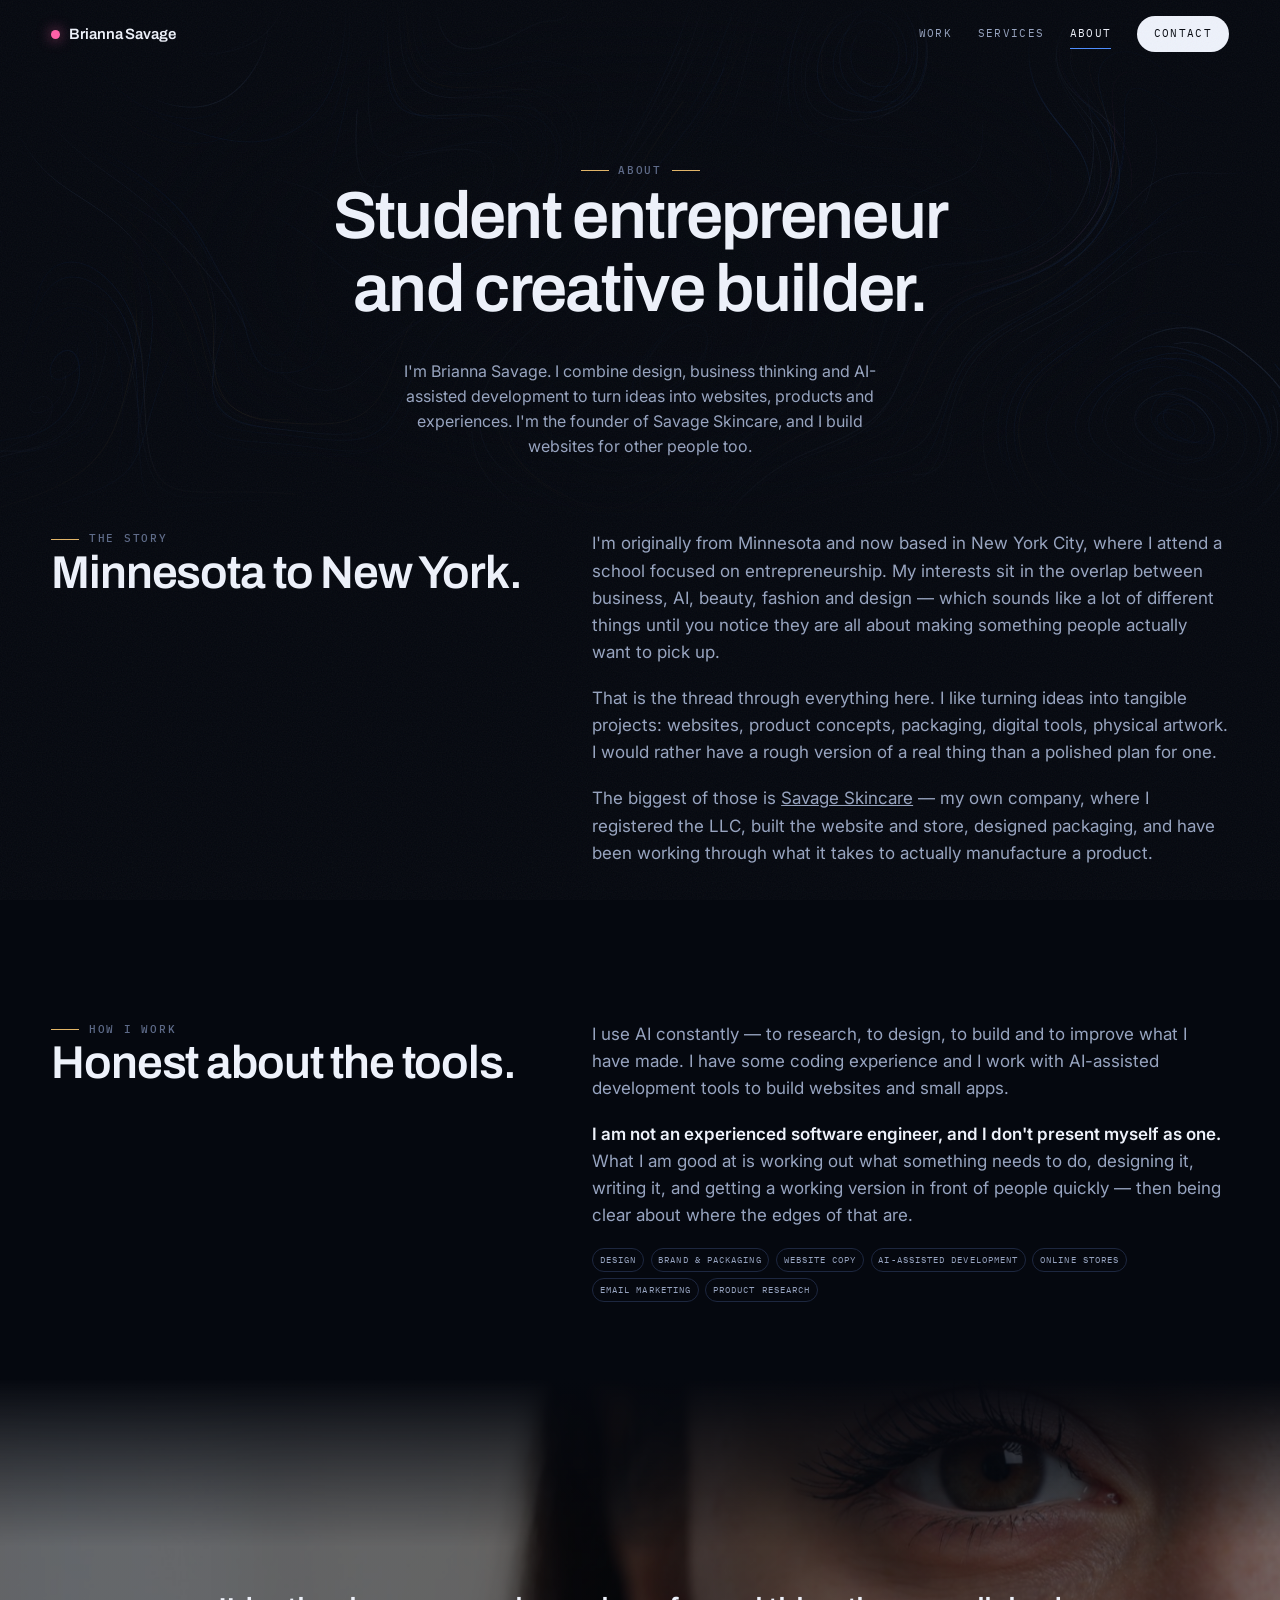
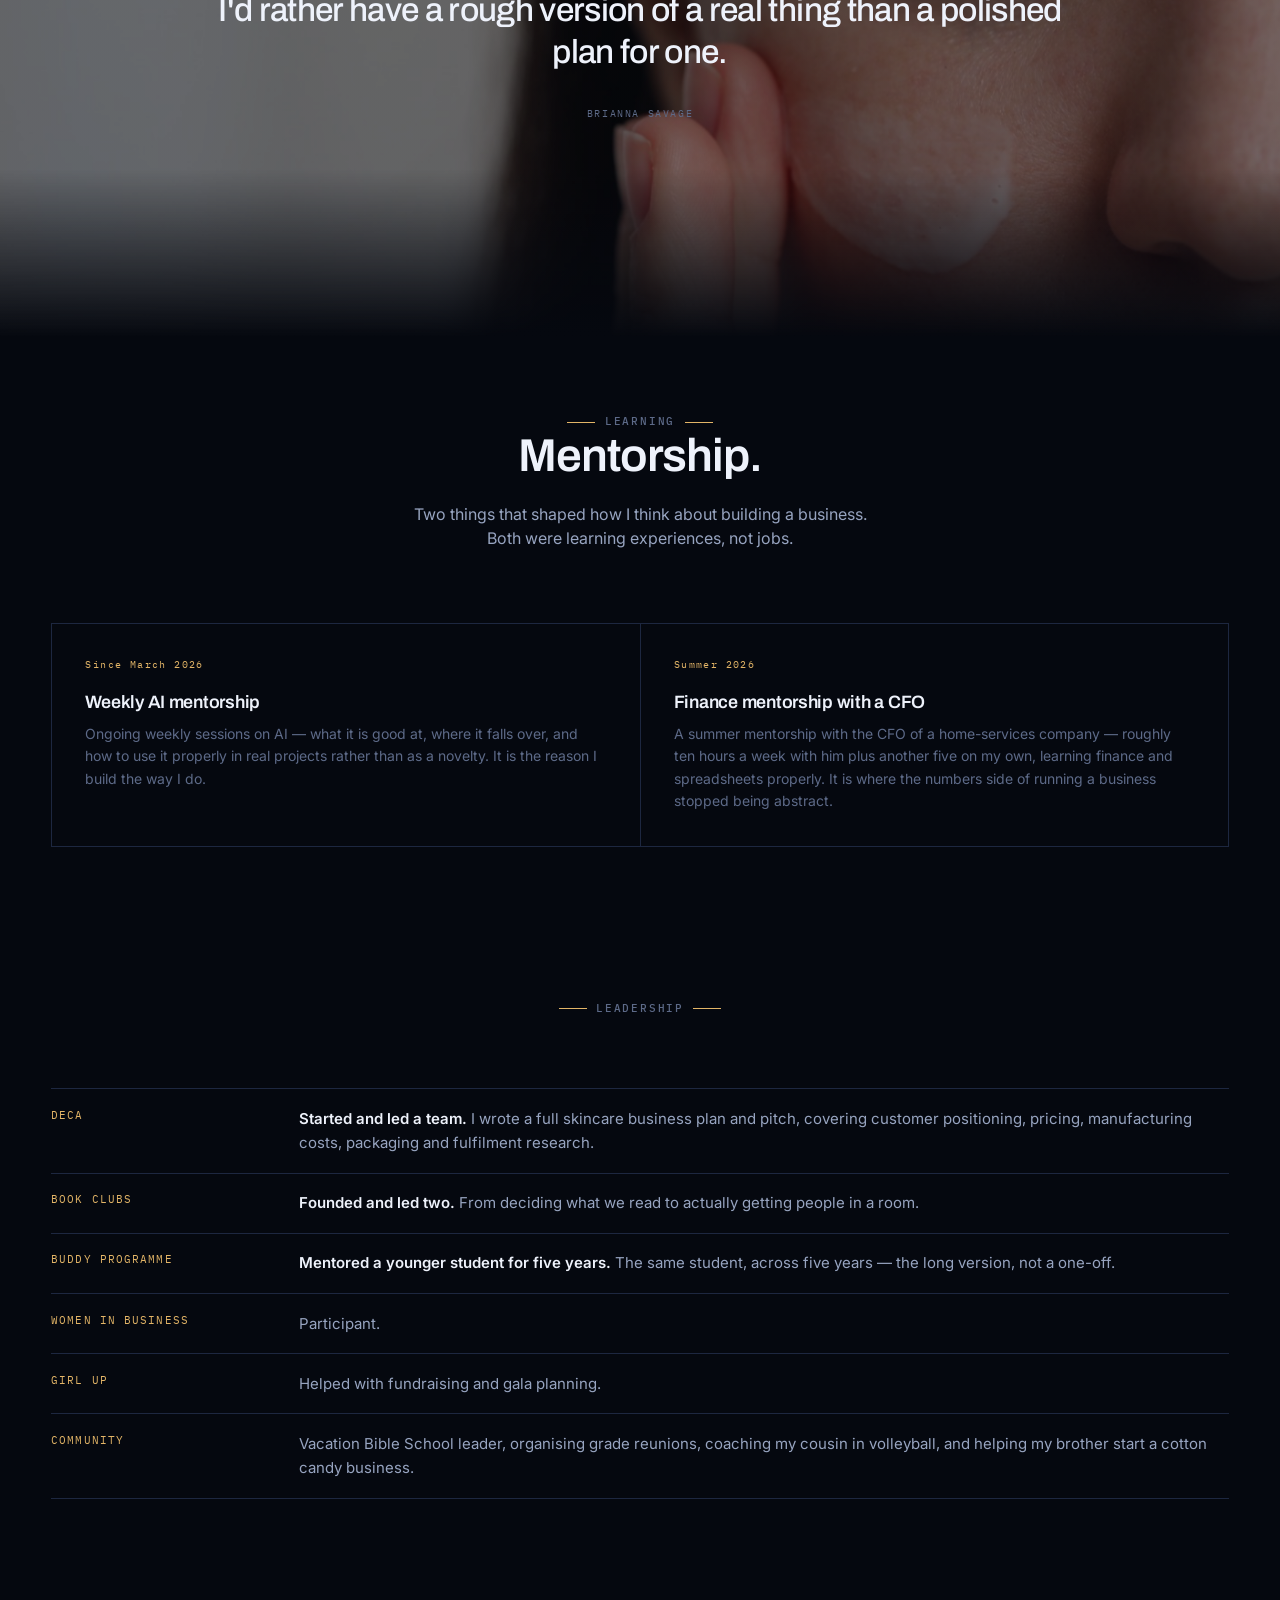
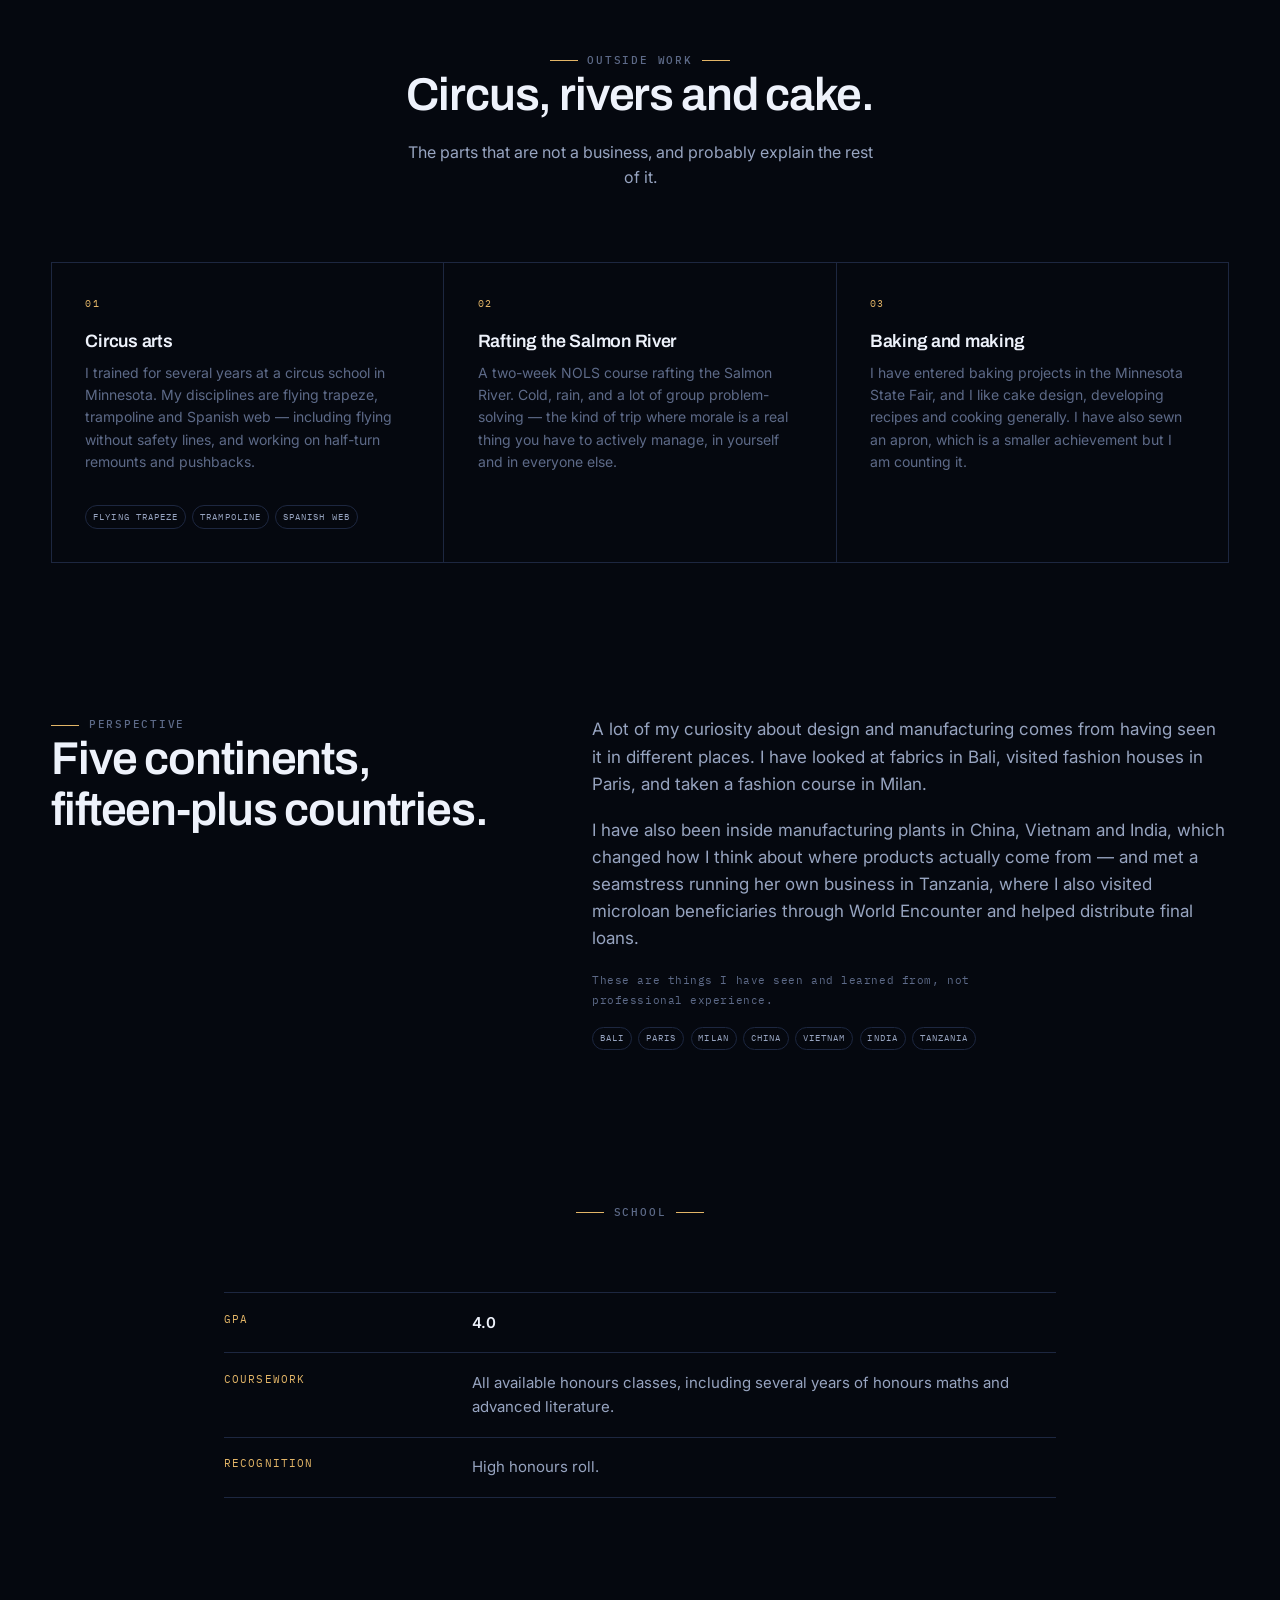
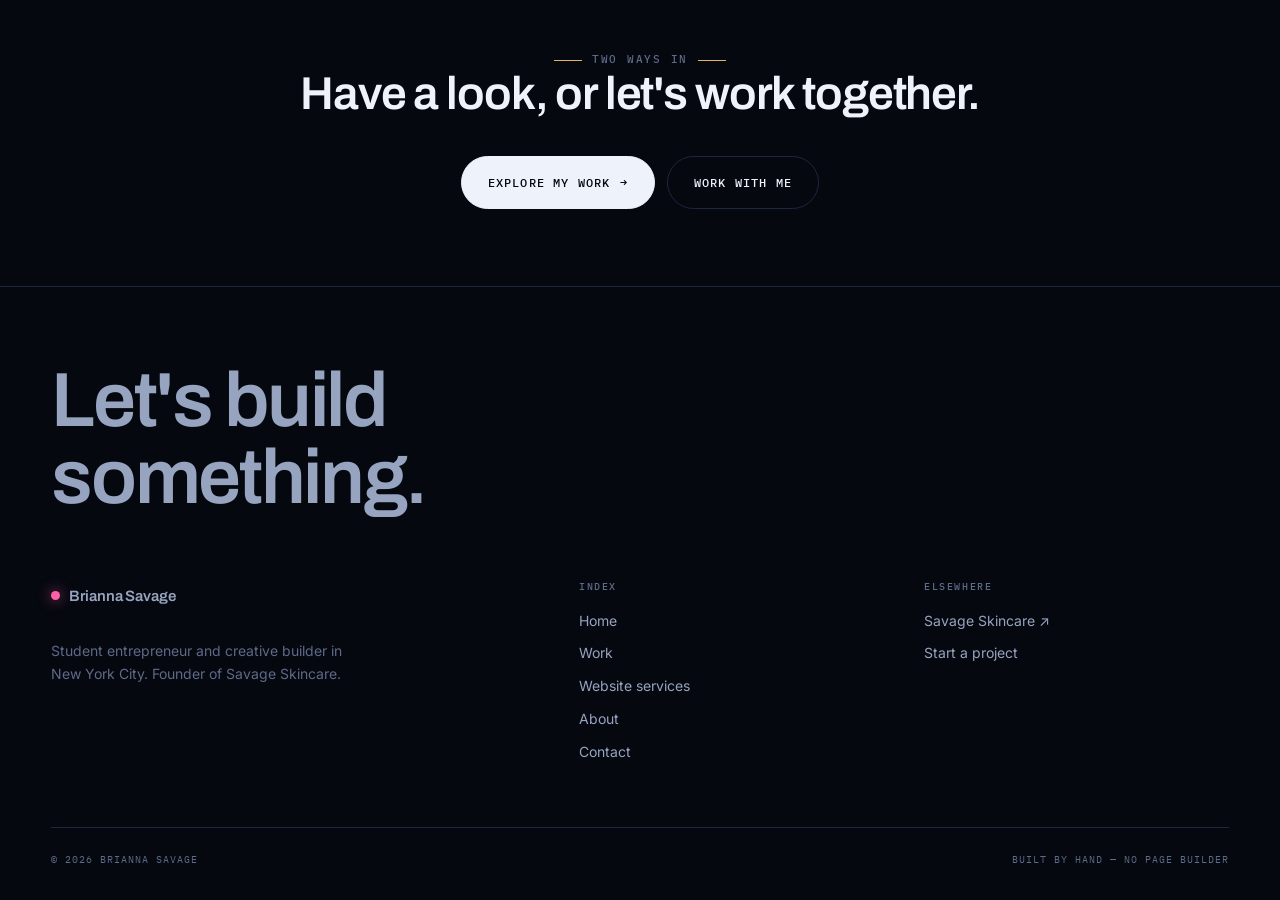
==== commit 8a4201b2: "Simplify: remove sphere, HUD, marquee, custom cursor and hover images Co-Authored-By: Claude Opus 5 " ====
--- a/about/index.html
+++ b/about/index.html
@@ -18,24 +18,9 @@
 <body>
 <a class="skip" href="#main">Skip to content</a>
 
-<div class="loader" aria-hidden="true">
-  <div class="loader__n" data-count>00</div>
-  <div class="loader__bar" data-count-bar></div>
-</div>
 
 <div class="scroll-bar" aria-hidden="true"></div>
-<div class="frame" aria-hidden="true"><span></span><span></span><span></span><span></span></div>
-
-<div class="hud" aria-hidden="true">
-  <div class="hud__bl">
-    <span class="hud__live">&#9679; Available for projects</span>
-    <span class="hud__k">Work <b>[08]</b> &nbsp;&middot;&nbsp; Services <b>[08]</b></span>
-  </div>
-  <div class="hud__br">
-    <span class="hud__k">New York City &middot; <b data-clock>--:--:--</b></span>
-    <span class="hud__k">Scroll <b data-progress>000</b>% &middot; Portfolio &amp; website studio</span>
-  </div>
-</div>
+
 
 <header class="site-head">
   <div class="wrap site-head__inner">
@@ -304,8 +289,8 @@
         <p class="label label-row">Two ways in</p>
         <h2 data-split>Have a look, or let's work together.</h2>
         <div class="btn-row btn-row--center">
-          <a class="btn" href="/work/" data-cursor="Look">Explore my work <span class="btn__arrow" aria-hidden="true">&rarr;</span></a>
-          <a class="btn btn--ghost" href="/websites/" data-cursor="Services">Work with me</a>
+          <a class="btn" href="/work/">Explore my work <span class="btn__arrow" aria-hidden="true">&rarr;</span></a>
+          <a class="btn btn--ghost" href="/websites/">Work with me</a>
         </div>
       </div>
     </div>
--- a/assets/css/site.css
+++ b/assets/css/site.css
@@ -32,7 +32,7 @@
   /* --- Layout ------------------------------------------------------------- */
   --measure: 82rem;
   --gut: clamp(1.25rem, 4vw, 4rem);
-  --rhythm: clamp(4rem, 8vw, 7.5rem);
+  --rhythm: clamp(3.25rem, 6vw, 5.5rem);
   --hud: clamp(1rem, 2.2vw, 2rem);   /* inset for the fixed corner labels */
   --radius: 3px;
   --ease: cubic-bezier(.19, 1, .22, 1);
@@ -73,16 +73,16 @@
 h1, h2, h3, h4 {
   font-family: var(--display);
   color: var(--fg);
-  font-weight: 700;
-  line-height: 0.95;
-  letter-spacing: -0.035em;
-  text-transform: uppercase;
+  font-weight: 600;
+  line-height: 1.1;
+  letter-spacing: -0.025em;
+  /* sentence case, not uppercase — reads considered rather than shouty */
   margin: 0 0 0.5em;
   text-wrap: balance;
 }
-h1 { font-size: clamp(1.9rem, 6.4vw, 5.75rem); }
-h2 { font-size: clamp(1.75rem, 5.6vw, 4.75rem); }
-h3 { font-size: clamp(1.125rem, 1.6vw, 1.375rem); letter-spacing: -0.02em; }
+h1 { font-size: clamp(2rem, 5.2vw, 4.25rem); }
+h2 { font-size: clamp(1.6rem, 3.6vw, 3rem); }
+h3 { font-size: clamp(1.0625rem, 1.4vw, 1.25rem); letter-spacing: -0.015em; }
 p  { margin: 0 0 1.1em; max-width: 60ch; }
 p:last-child { margin-bottom: 0; }
 strong { color: var(--fg); font-weight: 600; }
@@ -135,55 +135,7 @@
   .cols--aside { grid-template-columns: minmax(0,1fr) minmax(0,1.3fr); }
 }
 
-/* --------------------------------------------------------------------------
-   Intro loader
-   -------------------------------------------------------------------------- */
-.loader {
-  position: fixed; inset: 0; z-index: 10001;
-  background: var(--bg);
-  display: grid; place-items: center;
-  transition: clip-path 1s var(--ease);
-  clip-path: inset(0 0 0 0);
-}
-.loader__n {
-  font-family: var(--display);
-  font-size: clamp(4rem, 18vw, 14rem);
-  font-weight: 700; letter-spacing: -0.05em;
-  color: var(--fg); line-height: 1;
-  font-variant-numeric: tabular-nums;
-}
-.loader__bar {
-  position: absolute; left: 0; bottom: 0; height: 2px; width: 100%;
-  background: var(--blue); transform: scaleX(0); transform-origin: left;
-}
-html.is-loaded .loader { clip-path: inset(0 0 100% 0); pointer-events: none; }
-@media (prefers-reduced-motion: reduce) { .loader { display: none; } }
-
-/* --------------------------------------------------------------------------
-   Fixed HUD corner labels
-   -------------------------------------------------------------------------- */
-.hud {
-  position: fixed; inset: 0; z-index: 55;
-  pointer-events: none;
-  padding: var(--hud);
-  display: grid;
-  grid-template-columns: auto auto;
-  grid-template-rows: auto 1fr auto;
-  font-family: var(--mono);
-  font-size: 0.625rem;
-  letter-spacing: 0.14em;
-  text-transform: uppercase;
-  color: var(--fg-dim);
-}
-.hud > * { pointer-events: auto; }
-.hud__bl { grid-area: 3 / 1; align-self: end; }
-.hud__br { grid-area: 3 / 2; text-align: right; align-self: end; }
-.hud span { display: block; line-height: 1.7; white-space: nowrap; }
-.hud a { text-decoration: none; }
-.hud a:hover { color: var(--blue); }
-.hud__live { color: var(--pink); }
-@media (max-width: 52rem) { .hud { font-size: 0.5625rem; letter-spacing: 0.1em; } }
-@media (max-width: 30rem) { .hud { display: none; } }
+
 
 /* --------------------------------------------------------------------------
    Header / nav
@@ -204,8 +156,8 @@
   gap: 1.5rem; min-height: 4.25rem;
 }
 .brand {
-  font-family: var(--display); font-weight: 700;
-  font-size: 0.9375rem; letter-spacing: -0.01em; text-transform: uppercase;
+  font-family: var(--display); font-weight: 600;
+  font-size: 0.9375rem; letter-spacing: -0.005em;
   color: var(--fg); text-decoration: none;
   display: inline-flex; align-items: center; gap: 0.55rem; white-space: nowrap;
 }
@@ -274,12 +226,12 @@
 .hero__art::after {
   content: ""; position: absolute; inset: 0;
   background:
-    radial-gradient(60% 50% at 50% 48%, color-mix(in srgb, var(--bg) 82%, transparent) 0%, transparent 72%),
-    linear-gradient(to bottom, var(--bg) 0%, transparent 22%, transparent 74%, var(--bg) 100%);
-}
-.hero h1 { font-size: clamp(2.1rem, 10.5vw, 10rem); }
+    radial-gradient(46% 42% at 50% 46%, color-mix(in srgb, var(--bg) 88%, transparent) 0%, transparent 80%),
+    linear-gradient(to bottom, var(--bg) 0%, transparent 18%, transparent 80%, var(--bg) 100%);
+}
+.hero h1 { font-size: clamp(2.3rem, 6.6vw, 5.5rem); line-height: 1.12; }
 .hero__inner {
-  min-height: 100svh;
+  min-height: 86svh;
   display: flex; flex-direction: column; justify-content: center; align-items: center;
   text-align: center;
   padding-block: clamp(7rem, 16vh, 10rem) clamp(5rem, 12vh, 8rem);
@@ -336,30 +288,6 @@
 @media (max-width: 44rem) { .collage { opacity: 0.4; } .collage .c1, .collage .c3 { width: 7rem; } }
 @media (prefers-reduced-motion: reduce) { .collage figure { animation: none; opacity: 1; } }
 
-/* --------------------------------------------------------------------------
-   Marquee
-   -------------------------------------------------------------------------- */
-.marquee {
-  overflow: hidden; border-block: 1px solid var(--line);
-  background: var(--bg-1); padding-block: 1.25rem; user-select: none;
-}
-.marquee__track { display: flex; width: max-content; animation: slide 38s linear infinite; }
-.marquee__group { display: flex; align-items: center; flex: none; }
-.marquee__item {
-  font-family: var(--display); font-weight: 700; text-transform: uppercase;
-  font-size: clamp(1.25rem, 2.6vw, 2.25rem); letter-spacing: -0.03em;
-  color: var(--fg); padding-inline: clamp(1rem, 2vw, 1.75rem);
-  white-space: nowrap; display: inline-flex; align-items: center; gap: clamp(1rem, 2vw, 1.75rem);
-}
-.marquee__item::after {
-  content: ""; width: 7px; height: 7px; border-radius: 50%; background: var(--blue); flex: none;
-}
-.marquee__item:nth-child(even) {
-  color: transparent; -webkit-text-stroke: 1px var(--fg-dim);
-}
-@keyframes slide { from { transform: translate3d(0,0,0); } to { transform: translate3d(-50%,0,0); } }
-.marquee:hover .marquee__track { animation-play-state: paused; }
-@media (prefers-reduced-motion: reduce) { .marquee__track { animation: none; } }
 
 /* --------------------------------------------------------------------------
    Work index — big type rows with a cursor-following image
@@ -375,16 +303,13 @@
   transition: opacity 0.45s var(--ease), transform 0.6s var(--ease);
 }
 .index-row:first-child { border-top: 1px solid var(--line); }
-.index.has-hover .index-row { opacity: 0.28; }
-.index.has-hover .index-row.is-hot { opacity: 1; transform: translateX(1.5rem); }
 .index-row__n { font-family: var(--mono); font-size: 0.6875rem; color: var(--gold); letter-spacing: 0.08em; }
 .index-row__title {
-  font-family: var(--display); font-weight: 700; text-transform: uppercase;
-  font-size: clamp(1.5rem, 5.4vw, 4.25rem); line-height: 1; letter-spacing: -0.04em;
+  font-family: var(--display); font-weight: 600;
+  font-size: clamp(1.375rem, 3.2vw, 2.5rem); line-height: 1.05; letter-spacing: -0.028em;
   color: var(--fg); margin: 0;
   transition: color 0.35s;
 }
-.index-row.is-hot .index-row__title { color: var(--blue); }
 .index-row__meta {
   font-family: var(--mono); font-size: 0.625rem; letter-spacing: 0.12em;
   text-transform: uppercase; color: var(--fg-dim); white-space: nowrap;
@@ -395,22 +320,6 @@
   .index-row { grid-template-columns: 2.25rem 1fr; }
   .index-row__meta { grid-column: 2; margin-top: 0.4rem; }
 }
-.idx-float {
-  position: absolute; top: 0; left: 0; z-index: 1;
-  width: clamp(16rem, 24vw, 24rem); aspect-ratio: 4/3;
-  margin-left: calc(clamp(16rem, 24vw, 24rem) / -2);
-  margin-top: calc(clamp(16rem, 24vw, 24rem) * 0.375 * -1);
-  pointer-events: none; opacity: 0; transition: opacity 0.45s;
-}
-.idx-float.on { opacity: 1; }
-.idx-float img {
-  position: absolute; inset: 0; width: 100%; height: 100%; object-fit: cover;
-  border-radius: var(--radius);
-  opacity: 0; transform: scale(0.92);
-  transition: opacity 0.5s var(--ease), transform 0.7s var(--ease);
-  box-shadow: 0 40px 80px -36px rgba(0,0,0,0.95);
-}
-.idx-float img.on { opacity: 1; transform: scale(1); }
 
 /* --------------------------------------------------------------------------
    Panels / cards
@@ -441,8 +350,8 @@
 }
 .tier__name { font-size: 1.25rem; margin-bottom: 1rem; }
 .tier__price {
-  font-family: var(--display); font-weight: 700;
-  font-size: clamp(2.5rem, 4.5vw, 3.5rem); letter-spacing: -0.045em;
+  font-family: var(--display); font-weight: 600;
+  font-size: clamp(1.75rem, 2.8vw, 2.25rem); letter-spacing: -0.03em;
   color: var(--fg); line-height: 1; margin-bottom: 0.4rem;
 }
 .tier__price small {
@@ -495,8 +404,8 @@
 .pullquote { max-width: 54rem; margin-inline: auto; text-align: center; }
 .pullquote blockquote {
   margin: 0 0 1.5rem;
-  font-family: var(--display); font-weight: 700; text-transform: uppercase;
-  font-size: clamp(1.25rem, 4.2vw, 3.5rem); line-height: 1.02; letter-spacing: -0.04em;
+  font-family: var(--display); font-weight: 500; font-style: normal;
+  font-size: clamp(1.25rem, 2.6vw, 2.125rem); line-height: 1.25; letter-spacing: -0.02em;
   color: var(--fg);
 }
 .pullquote cite {
@@ -536,8 +445,8 @@
 .contact-list a:hover { transform: translateX(0.75rem); }
 .contact-list .k { font-family: var(--mono); font-size: 0.625rem; letter-spacing: 0.14em; text-transform: uppercase; color: var(--fg-dim); flex: none; }
 .contact-list .v {
-  font-family: var(--display); font-weight: 700; text-transform: uppercase;
-  font-size: clamp(1rem, 2vw, 1.5rem); letter-spacing: -0.025em;
+  font-family: var(--display); font-weight: 600;
+  font-size: clamp(0.9375rem, 1.5vw, 1.1875rem); letter-spacing: -0.015em;
   color: var(--fg); text-align: right;
 }
 .contact-list a:hover .v { color: var(--blue); }
@@ -606,8 +515,8 @@
    -------------------------------------------------------------------------- */
 .site-foot { border-top: 1px solid var(--line); padding-block: clamp(3rem, 6vw, 5rem) 2rem; }
 .site-foot__big {
-  font-family: var(--display); font-weight: 700; text-transform: uppercase;
-  font-size: clamp(2.1rem, 10vw, 9rem); line-height: 0.9; letter-spacing: -0.045em;
+  font-family: var(--display); font-weight: 600;
+  font-size: clamp(1.9rem, 6vw, 5rem); line-height: 1; letter-spacing: -0.03em;
   color: var(--fg); margin: 0 0 clamp(2.5rem, 5vw, 4rem);
 }
 .site-foot__big a { text-decoration: none; transition: color 0.3s; }
@@ -641,7 +550,11 @@
 /* --------------------------------------------------------------------------
    MOTION
    -------------------------------------------------------------------------- */
-.line { display: block; overflow: hidden; padding-bottom: 0.06em; }
+.line {
+  display: block; overflow: hidden;
+  /* room for descenders and the italic serif; margin cancels the layout shift */
+  padding-bottom: 0.2em; margin-bottom: -0.2em;
+}
 .line__i { display: block; transform: translateY(112%); transition: transform 1s var(--ease); will-change: transform; }
 .is-lit .line__i { will-change: auto; }
 .is-lit .line__i { transform: translateY(0); }
@@ -661,109 +574,9 @@
   [data-wipe] img { transform: none !important; }
 }
 
-/* Custom cursor */
-@media (pointer: fine) { html.has-cursor, html.has-cursor * { cursor: none !important; } }
-.cur-dot, .cur-ring { position: fixed; top: 0; left: 0; z-index: 10000; pointer-events: none; border-radius: 50%; }
-.cur-dot { width: 7px; height: 7px; margin-left: -3.5px; margin-top: -3.5px; background: var(--pink); }
-.cur-ring {
-  width: 38px; height: 38px; margin-left: -19px; margin-top: -19px;
-  border: 1px solid color-mix(in srgb, var(--fg) 35%, transparent);
-  display: grid; place-items: center;
-  transition: width 0.35s var(--ease), height 0.35s var(--ease),
-              margin 0.35s var(--ease), background-color 0.35s, border-color 0.35s;
-}
-.cur-ring.big { width: 78px; height: 78px; margin-left: -39px; margin-top: -39px; background: var(--blue); border-color: transparent; }
-.cur-ring.down { width: 28px; height: 28px; margin-left: -14px; margin-top: -14px; }
-.cur-label { font-family: var(--mono); font-size: 0.5625rem; font-weight: 500; letter-spacing: 0.12em; text-transform: uppercase; color: #fff; opacity: 0; transition: opacity 0.22s; white-space: nowrap; }
-.cur-ring.worded .cur-label { opacity: 1; }
-@media (prefers-reduced-motion: reduce), (pointer: coarse) { .cur-dot, .cur-ring { display: none; } }
 
 /* Scroll progress */
 .scroll-bar { position: fixed; top: 0; left: 0; right: 0; height: 2px; z-index: 61; background: var(--blue); transform: scaleX(0); transform-origin: left; pointer-events: none; }
-
-/* ==========================================================================
-   HERO SPHERE — a cloud of work images rotating in 3D
-   ========================================================================== */
-.sphere {
-  position: absolute; inset: 0; z-index: -1;
-  display: grid; place-items: center;
-  pointer-events: none;
-  overflow: hidden;
-}
-.sphere__stage { perspective: var(--persp, 1400px); perspective-origin: 50% 50%; }
-.sphere__orb {
-  position: relative; width: 0; height: 0;
-  transform-style: preserve-3d;
-  will-change: transform;
-}
-/* outer element: 3D placement only, never touched after build */
-.sphere__card {
-  position: absolute; margin: 0; left: 0; top: 0;
-  transform-style: flat;
-  backface-visibility: hidden;
-}
-/* inner element: the entrance, and nothing else */
-.sphere__in {
-  border-radius: 2px;
-  overflow: hidden;
-  opacity: 0.82;
-  transform: scale(1);
-  transition: opacity 0.9s var(--ease), transform 1s var(--ease);
-  box-shadow: 0 18px 50px -20px rgba(0,0,0,0.95);
-  outline: 1px solid color-mix(in srgb, var(--blue) 20%, transparent);
-  outline-offset: -1px;
-}
-.sphere__in.is-out { opacity: 0; transform: scale(0.55); }
-.sphere__card img {
-  width: 100%; height: auto; aspect-ratio: 4/5; object-fit: cover; display: block;
-  /* NO runtime filter: these are pre-tinted at 400px by scripts/build-orb.py,
-     so rotating the sphere is pure compositing. */
-}
-@media (prefers-reduced-motion: reduce) {
-  .sphere__in { transition: none; opacity: 0.82; transform: none; }
-}
-/* keep the centre readable — the sphere reads as atmosphere, not content */
-.sphere::after {
-  content: ""; position: absolute; inset: 0;
-  background:
-    radial-gradient(30% 26% at 50% 50%,
-      color-mix(in srgb, var(--bg) 85%, transparent) 0%,
-      color-mix(in srgb, var(--bg) 45%, transparent) 60%,
-      transparent 100%),
-    linear-gradient(to bottom,
-      var(--bg) 0%,
-      color-mix(in srgb, var(--bg) 20%, transparent) 9%,
-      transparent 20%,
-      transparent 86%,
-      var(--bg) 100%);
-}
-
-/* ==========================================================================
-   HUD CHROME — dense mono labels in the corners, bracket notation
-   ========================================================================== */
-.hud__k { color: var(--fg-dim); }
-.hud__v { color: var(--fg-mid); }
-.hud b { font-weight: 500; color: var(--gold); }
-.hud__rule { width: 2.5rem; height: 1px; background: var(--line); margin: 0.5rem 0; display: block; }
-
-/* a thin frame around the whole viewport, like a camera guide */
-.frame { position: fixed; inset: 0; z-index: 54; pointer-events: none; }
-.frame::before, .frame::after {
-  content: ""; position: absolute; background: var(--line);
-}
-.frame::before { left: var(--hud); right: var(--hud); top: 4.25rem; height: 1px; opacity: 0.45; }
-.frame::after  { left: var(--hud); right: var(--hud); bottom: calc(var(--hud) + 2.6rem); height: 1px; opacity: 0.6; }
-@media (max-width: 52rem) { .frame { display: none; } }
-
-/* corner ticks */
-.frame span {
-  position: absolute; width: 9px; height: 9px;
-  border: 1px solid var(--blue); opacity: 0.55;
-}
-.frame span:nth-child(1) { left: var(--hud); top: 4.25rem; border-right: 0; border-bottom: 0; }
-.frame span:nth-child(2) { right: var(--hud); top: 4.25rem; border-left: 0; border-bottom: 0; }
-.frame span:nth-child(3) { left: var(--hud); bottom: calc(var(--hud) + 2.6rem); border-right: 0; border-top: 0; }
-.frame span:nth-child(4) { right: var(--hud); bottom: calc(var(--hud) + 2.6rem); border-left: 0; border-top: 0; }
 
 /* ==========================================================================
    Serif italic accent word — the one soft note against all the uppercase
@@ -784,7 +597,7 @@
 .hero h1, .hero .lead, .hero .btn-row, .hero .label-row { position: relative; z-index: 2; }
 .hero__inner::before {
   content: ""; position: absolute; left: 50%; top: 50%;
-  width: min(64rem, 96vw); height: min(40rem, 82vh);
+  width: min(52rem, 92vw); height: min(30rem, 62vh);
   transform: translate(-50%, -50%);
   background: radial-gradient(ellipse at center,
     var(--bg) 0%,
@@ -803,9 +616,6 @@
 .is-still .reveal  { opacity: 1 !important; transform: none !important; transition: none !important; }
 .is-still [data-wipe] { clip-path: none !important; }
 .is-still [data-wipe] img { transform: none !important; }
-.is-still .sphere__in { opacity: 0.82 !important; transform: none !important; transition: none !important; }
-.is-still .loader { display: none !important; }
-.is-still .marquee__track { animation: none !important; }
 
 
 /* --------------------------------------------------------------------------
@@ -839,7 +649,7 @@
 @media (max-width: 48rem) {
   /* long display words must be allowed to break rather than overflow */
   h1, h2, .index-row__title, .site-foot__big, .pullquote blockquote,
-  .marquee__item, .contact-list .v {
+  .contact-list .v {
     overflow-wrap: break-word;
     word-break: normal;
     hyphens: none;
@@ -863,7 +673,6 @@
   }
   .nav::-webkit-scrollbar { display: none; }
   .nav__cta { padding: 0.45rem 0.8rem !important; }
-  .frame { display: none; }
   .hero__inner { padding-block: 7.5rem 4rem; }
   /* the index rows lose their hover image on touch, so show the meta inline */
   .index-row { grid-template-columns: 1.75rem 1fr; }
@@ -913,7 +722,7 @@
 .path:hover { background: var(--bg-1); }
 .path__n { font-family: var(--mono); font-size: 0.625rem; letter-spacing: 0.16em; color: var(--gold); margin: 0 0 1.5rem; }
 .path h3 {
-  font-size: clamp(1.5rem, 3.4vw, 2.5rem); margin: 0 0 0.75rem;
+  font-size: clamp(1.25rem, 2.2vw, 1.75rem); margin: 0 0 0.75rem;
   display: flex; align-items: baseline; gap: 0.6rem; flex-wrap: wrap;
 }
 .path p { font-size: 0.9375rem; color: var(--fg-dim); margin: 0 0 1.75rem; max-width: 40ch; }
@@ -982,3 +791,9 @@
   text-transform: uppercase; color: var(--fg-mid);
   border: 1px solid var(--line); border-radius: 999px; padding: 0.4em 0.75em;
 }
+
+
+/* Work list: hovering one row quiets the rest. Pure CSS, no script. */
+.index:hover .index-row { opacity: 0.4; }
+.index .index-row:hover { opacity: 1; transform: translateX(0.75rem); }
+.index .index-row:hover .index-row__title { color: var(--blue); }
